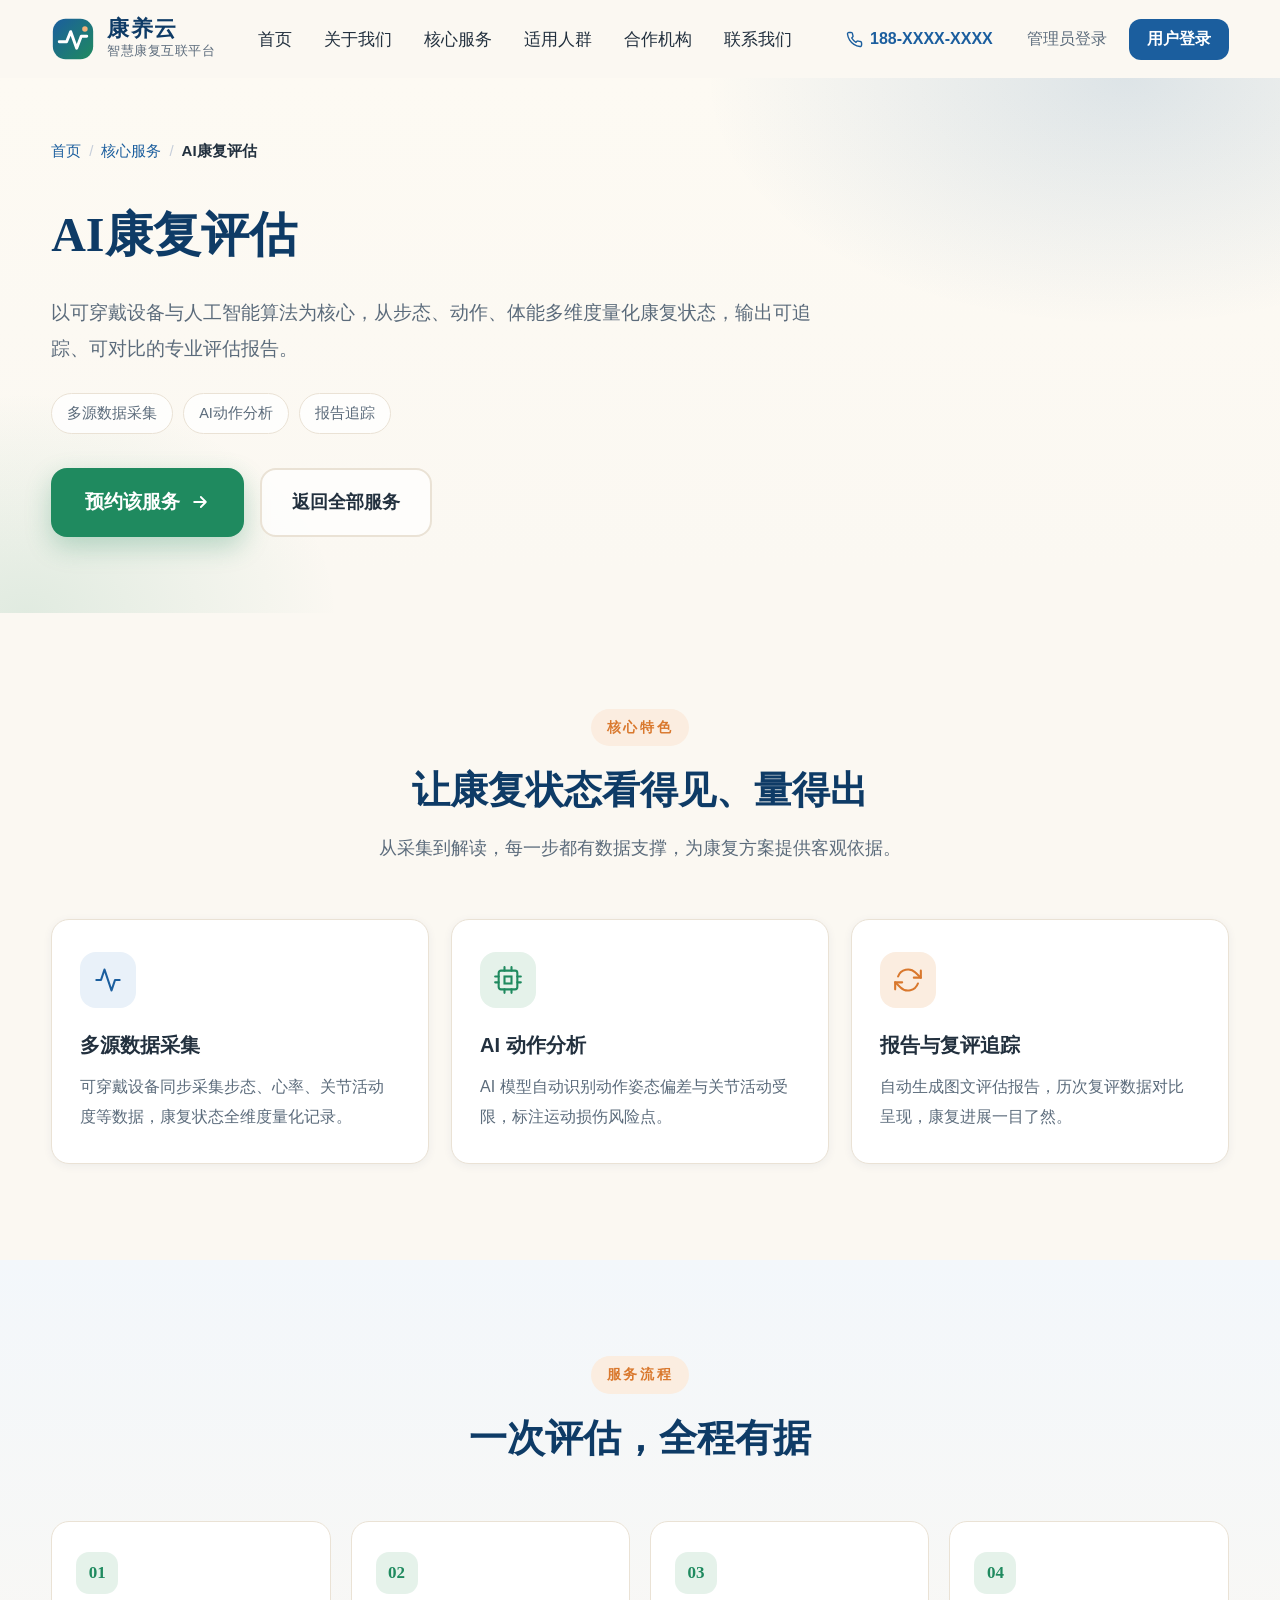
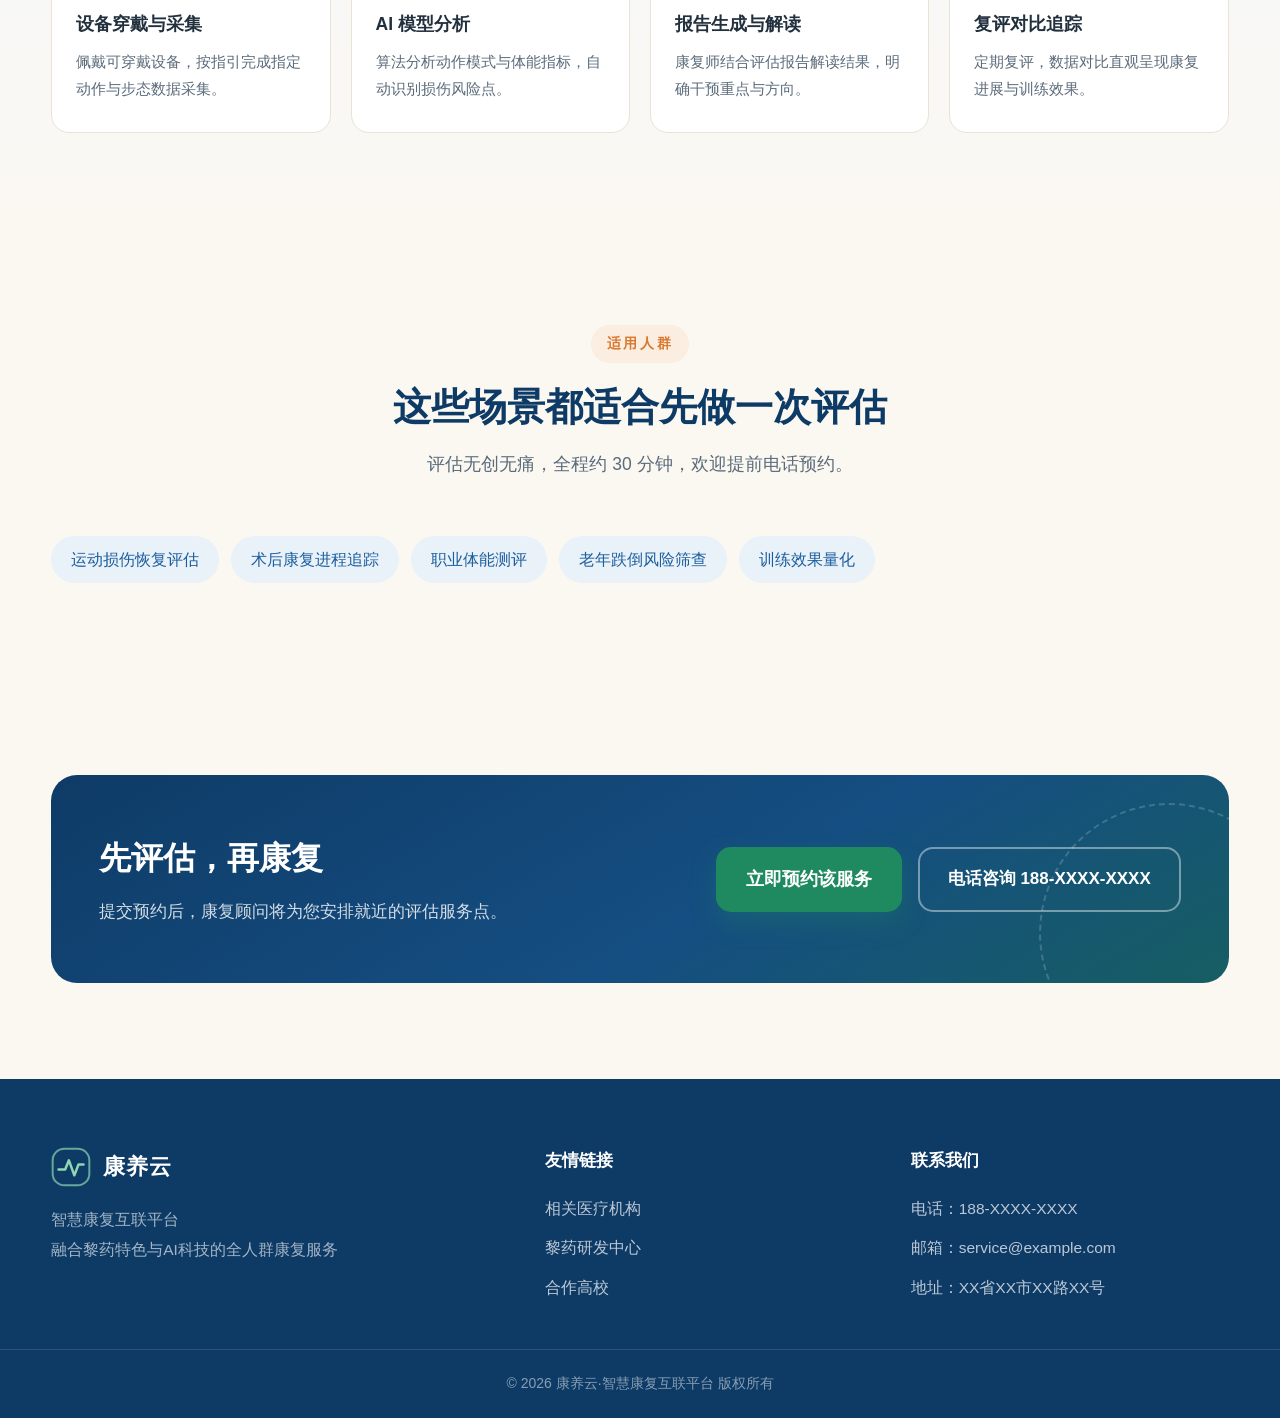
==== ai-assessment.html @ bb2e1513 "9.17" ====
<!DOCTYPE html>
<html lang="zh-CN">
<head>
<meta charset="UTF-8">
<meta name="viewport" content="width=device-width, initial-scale=1.0">
<title>AI康复评估 — 康养云·智慧康复互联平台</title>
<meta name="description" content="以可穿戴设备与人工智能算法为核心，从步态、动作、体能多维度量化康复状态，输出可追踪、可对比的专业评估报告。">
<link rel="stylesheet" href="styles.css">
<script>document.documentElement.classList.add('k-js');</script>
</head>
<body>

<!-- ==================== 顶部导航栏 ==================== -->
<header class="site-header">
  <div class="container header-inner">
    <a class="brand" href="index.html" aria-label="康养云·智慧康复互联平台 首页">
      <svg class="brand-mark" viewBox="0 0 48 48" aria-hidden="true">
        <defs>
          <linearGradient id="kBrandGrad" x1="0" y1="0" x2="1" y2="1">
            <stop offset="0" stop-color="#1B5E9E"/>
            <stop offset="1" stop-color="#1F8A5F"/>
          </linearGradient>
        </defs>
        <rect x="2" y="2" width="44" height="44" rx="14" fill="url(#kBrandGrad)"/>
        <path d="M9 27h8l4.5-11 6.5 18 5-13h6" fill="none" stroke="#FFFFFF" stroke-width="3.2" stroke-linecap="round" stroke-linejoin="round"/>
        <circle cx="37" cy="13" r="3" fill="#F5B37C"/>
      </svg>
      <span class="brand-text">
        <strong>康养云</strong>
        <small>智慧康复互联平台</small>
      </span>
    </a>

    <nav class="main-nav" id="mainNav" aria-label="主导航">
      <a href="index.html">首页</a>
      <a href="index.html#advantages">关于我们</a>
      <a href="index.html#services">核心服务</a>
      <a href="index.html#audience">适用人群</a>
      <a href="index.html#partners">合作机构</a>
      <a href="index.html#booking">联系我们</a>
      <button class="nav-login-mobile" type="button" data-login="admin">管理员登录</button>
    </nav>

    <div class="header-actions">
      <a class="header-tel" href="tel:18800000000">
        <svg viewBox="0 0 24 24" aria-hidden="true"><path d="M22 16.92v3a2 2 0 0 1-2.18 2 19.79 19.79 0 0 1-8.63-3.07 19.5 19.5 0 0 1-6-6A19.79 19.79 0 0 1 2.12 4.18 2 2 0 0 1 4.11 2h3a2 2 0 0 1 2 1.72 12.84 12.84 0 0 0 .7 2.81 2 2 0 0 1-.45 2.11L8.09 9.91a16 16 0 0 0 6 6l1.27-1.27a2 2 0 0 1 2.11-.45 12.84 12.84 0 0 0 2.81.7A2 2 0 0 1 22 16.92z" fill="none" stroke="currentColor" stroke-width="2" stroke-linecap="round" stroke-linejoin="round"/></svg>
        <span>188-XXXX-XXXX</span>
      </a>
      <button class="btn-header-ghost" type="button" data-login="admin">管理员登录</button>
      <button class="btn-header-solid" type="button" data-login="user">用户登录</button>
      <button class="nav-toggle" type="button" id="navToggle" aria-label="打开菜单" aria-expanded="false" aria-controls="mainNav">
        <span></span><span></span><span></span>
      </button>
    </div>
  </div>
</header>

<main>

<!-- ==================== 服务 Hero ==================== -->
<section class="page-hero">
  <div class="container">
    <nav class="breadcrumb" aria-label="面包屑导航">
      <a href="index.html">首页</a>
      <span class="sep">/</span>
      <a href="index.html#services">核心服务</a>
      <span class="sep">/</span>
      <span class="current">AI康复评估</span>
    </nav>
    <h1>AI康复评估</h1>
    <p class="lead">以可穿戴设备与人工智能算法为核心，从步态、动作、体能多维度量化康复状态，输出可追踪、可对比的专业评估报告。</p>
    <ul class="hero-tags">
      <li>多源数据采集</li>
      <li>AI动作分析</li>
      <li>报告追踪</li>
    </ul>
    <div class="hero-actions">
      <a class="btn-primary" href="index.html?service=AI康复评估#booking">
        预约该服务
        <svg viewBox="0 0 24 24" aria-hidden="true"><path d="M5 12h14M13 6l6 6-6 6" fill="none" stroke="currentColor" stroke-width="2.2" stroke-linecap="round" stroke-linejoin="round"/></svg>
      </a>
      <a class="btn-secondary" href="index.html#services">返回全部服务</a>
    </div>
  </div>
</section>

<!-- ==================== 核心特色 ==================== -->
<section class="section" id="features">
  <div class="container">
    <div class="section-head" data-reveal>
      <p class="section-eyebrow">核心特色</p>
      <h2 class="section-title">让康复状态看得见、量得出</h2>
      <p class="section-desc">从采集到解读，每一步都有数据支撑，为康复方案提供客观依据。</p>
    </div>

    <div class="feature-grid">
      <article class="feature-card" data-reveal>
        <div class="feature-icon adv-icon-blue">
          <svg viewBox="0 0 24 24" aria-hidden="true">
            <path d="M22 12h-4l-3 9L9 3l-3 9H2" fill="none" stroke="currentColor" stroke-width="1.8" stroke-linecap="round" stroke-linejoin="round"/>
          </svg>
        </div>
        <h3>多源数据采集</h3>
        <p>可穿戴设备同步采集步态、心率、关节活动度等数据，康复状态全维度量化记录。</p>
      </article>

      <article class="feature-card" data-reveal>
        <div class="feature-icon adv-icon-green">
          <svg viewBox="0 0 24 24" aria-hidden="true">
            <rect x="4" y="4" width="16" height="16" rx="2" fill="none" stroke="currentColor" stroke-width="1.8"/>
            <rect x="9" y="9" width="6" height="6" fill="none" stroke="currentColor" stroke-width="1.8"/>
            <path d="M9 1v3M15 1v3M9 20v3M15 20v3M20 9h3M20 14h3M1 9h3M1 14h3" fill="none" stroke="currentColor" stroke-width="1.8" stroke-linecap="round"/>
          </svg>
        </div>
        <h3>AI 动作分析</h3>
        <p>AI 模型自动识别动作姿态偏差与关节活动受限，标注运动损伤风险点。</p>
      </article>

      <article class="feature-card" data-reveal>
        <div class="feature-icon adv-icon-orange">
          <svg viewBox="0 0 24 24" aria-hidden="true">
            <path d="M23 4v6h-6M1 20v-6h6" fill="none" stroke="currentColor" stroke-width="1.8" stroke-linecap="round" stroke-linejoin="round"/>
            <path d="M3.51 9a9 9 0 0 1 14.85-3.36L23 10M1 14l4.64 4.36A9 9 0 0 0 20.49 15" fill="none" stroke="currentColor" stroke-width="1.8" stroke-linecap="round" stroke-linejoin="round"/>
          </svg>
        </div>
        <h3>报告与复评追踪</h3>
        <p>自动生成图文评估报告，历次复评数据对比呈现，康复进展一目了然。</p>
      </article>
    </div>
  </div>
</section>

<!-- ==================== 服务流程 ==================== -->
<section class="section section-alt" id="process">
  <div class="container">
    <div class="section-head" data-reveal>
      <p class="section-eyebrow">服务流程</p>
      <h2 class="section-title">一次评估，全程有据</h2>
    </div>

    <ol class="steps">
      <li class="step-item" data-reveal>
        <span class="step-num">01</span>
        <h3>设备穿戴与采集</h3>
        <p>佩戴可穿戴设备，按指引完成指定动作与步态数据采集。</p>
      </li>
      <li class="step-item" data-reveal>
        <span class="step-num">02</span>
        <h3>AI 模型分析</h3>
        <p>算法分析动作模式与体能指标，自动识别损伤风险点。</p>
      </li>
      <li class="step-item" data-reveal>
        <span class="step-num">03</span>
        <h3>报告生成与解读</h3>
        <p>康复师结合评估报告解读结果，明确干预重点与方向。</p>
      </li>
      <li class="step-item" data-reveal>
        <span class="step-num">04</span>
        <h3>复评对比追踪</h3>
        <p>定期复评，数据对比直观呈现康复进展与训练效果。</p>
      </li>
    </ol>
  </div>
</section>

<!-- ==================== 适用人群 ==================== -->
<section class="section" id="audience">
  <div class="container">
    <div class="section-head" data-reveal>
      <p class="section-eyebrow">适用人群</p>
      <h2 class="section-title">这些场景都适合先做一次评估</h2>
      <p class="section-desc">评估无创无痛，全程约 30 分钟，欢迎提前电话预约。</p>
    </div>
    <ul class="audience-tags" data-reveal>
      <li>运动损伤恢复评估</li>
      <li>术后康复进程追踪</li>
      <li>职业体能测评</li>
      <li>老年跌倒风险筛查</li>
      <li>训练效果量化</li>
    </ul>
  </div>
</section>

<!-- ==================== 预约 CTA ==================== -->
<section class="section" id="cta">
  <div class="container">
    <div class="cta-band" data-reveal>
      <div>
        <h2>先评估，再康复</h2>
        <p>提交预约后，康复顾问将为您安排就近的评估服务点。</p>
      </div>
      <div class="cta-actions">
        <a class="btn-light" href="index.html?service=AI康复评估#booking">立即预约该服务</a>
        <a class="btn-outline-light" href="tel:18800000000">电话咨询 188-XXXX-XXXX</a>
      </div>
    </div>
  </div>
</section>

</main>

<!-- ==================== Footer ==================== -->
<footer class="site-footer" id="partners">
  <div class="container footer-inner">
    <div class="footer-col footer-brand">
      <div class="footer-logo">
        <svg viewBox="0 0 48 48" aria-hidden="true">
          <rect x="2" y="2" width="44" height="44" rx="14" fill="none" stroke="currentColor" stroke-width="2.4" opacity=".7"/>
          <path d="M9 27h8l4.5-11 6.5 18 5-13h6" fill="none" stroke="currentColor" stroke-width="3" stroke-linecap="round" stroke-linejoin="round"/>
        </svg>
        <span>康养云</span>
      </div>
      <p class="footer-slogan">智慧康复互联平台<br>融合黎药特色与AI科技的全人群康复服务</p>
    </div>

    <div class="footer-col">
      <h3>友情链接</h3>
      <ul class="footer-links">
        <li><a href="#">相关医疗机构</a></li>
        <li><a href="#">黎药研发中心</a></li>
        <li><a href="#">合作高校</a></li>
      </ul>
    </div>

    <div class="footer-col">
      <h3>联系我们</h3>
      <ul class="footer-links footer-contact">
        <li>电话：188-XXXX-XXXX</li>
        <li>邮箱：service@example.com</li>
        <li>地址：XX省XX市XX路XX号</li>
      </ul>
    </div>
  </div>

  <div class="footer-bottom">
    <div class="container">
      <p>© 2026 康养云·智慧康复互联平台 版权所有</p>
    </div>
  </div>
</footer>

<div class="toast" id="toast" role="status" aria-live="polite"></div>

<!-- ==================== 登录弹窗 ==================== -->
<div class="modal" id="loginModal" hidden>
  <div class="modal-mask" data-close-modal></div>

  <div class="modal-card" role="dialog" aria-modal="true" aria-labelledby="loginModalTitle">
    <button class="modal-close" type="button" data-close-modal aria-label="关闭登录弹窗">
      <svg viewBox="0 0 24 24" aria-hidden="true"><path d="M18 6L6 18M6 6l12 12" fill="none" stroke="currentColor" stroke-width="2" stroke-linecap="round"/></svg>
    </button>

    <div id="loginFormPanel">
      <h3 class="modal-title" id="loginModalTitle">用户登录</h3>
      <p class="modal-sub" id="loginModalSub">登录后可查看您的康复记录与预约进度</p>

      <form id="loginForm" novalidate>
        <div class="field">
          <label for="loginAccount" id="loginAccountLabel">手机号</label>
          <input type="text" id="loginAccount" name="account" autocomplete="username" placeholder="请输入手机号">
          <p class="field-error" id="loginAccountError" role="alert"></p>
        </div>
        <div class="field">
          <label for="loginPassword">密码</label>
          <input type="password" id="loginPassword" name="password" autocomplete="current-password" placeholder="请输入密码">
          <p class="field-error" id="loginPasswordError" role="alert"></p>
        </div>
        <button class="btn-submit" type="submit" id="loginSubmit">登 录</button>
      </form>
    </div>

    <div class="form-success login-success" id="loginSuccess" hidden>
      <svg class="success-icon" viewBox="0 0 96 96" aria-hidden="true">
        <circle class="success-ring" cx="48" cy="48" r="42" fill="none"/>
        <path class="success-check" d="M30 50l12 12 24-26" fill="none"/>
      </svg>
      <h3>登录成功</h3>
      <p class="success-desc" id="loginSuccessDesc">欢迎回来，正在为您进入系统…</p>
    </div>
  </div>
</div>

<script src="script.js"></script>
</body>
</html>
---- styles.css ----
/* ==================== 康养云·智慧康复互联平台 · 公共样式 ==================== */

/* ==================== 设计变量 ==================== */
:root {
  --k-bg: #FBF8F2;
  --k-surface: #FFFFFF;
  --k-ink: #22303E;
  --k-ink-soft: #5B6B7B;
  --k-blue: #1B5E9E;
  --k-blue-deep: #0E3B66;
  --k-blue-soft: #E9F1F9;
  --k-green: #1F8A5F;
  --k-green-deep: #14603F;
  --k-green-soft: #E5F2EA;
  --k-orange: #D9782D;
  --k-orange-soft: #FBEDE0;
  --k-line: #EAE2D5;
  --k-danger: #C0392B;
  --k-radius: 18px;
  --k-shadow-sm: 0 2px 10px rgba(14, 59, 102, .06);
  --k-shadow-md: 0 14px 34px rgba(14, 59, 102, .12);
  --k-font-display: "Noto Serif SC", "Source Han Serif SC", "Songti SC", "SimSun", Georgia, serif;
  --k-font-body: "PingFang SC", "Microsoft YaHei", "Segoe UI", "Helvetica Neue", sans-serif;
}

/* ==================== 基础 ==================== */
*, *::before, *::after { box-sizing: border-box; }
html { scroll-behavior: smooth; }
body {
  margin: 0;
  font-family: var(--k-font-body);
  font-size: 17px;
  line-height: 1.7;
  color: var(--k-ink);
  background: var(--k-bg);
  -webkit-font-smoothing: antialiased;
}
h1, h2, h3, h4, p, ul, ol { margin: 0; padding: 0; }
ul, ol { list-style: none; }
a { color: inherit; text-decoration: none; }
button { font-family: inherit; }
img, svg { display: block; }
[hidden] { display: none !important; }
.container { width: min(1200px, 92%); margin-inline: auto; }
section[id], footer[id] { scroll-margin-top: 92px; }
::selection { background: rgba(27, 94, 158, .18); }
a:focus-visible, button:focus-visible {
  outline: 3px solid rgba(27, 94, 158, .45);
  outline-offset: 2px;
  border-radius: 8px;
}

/* ==================== 顶部导航栏 ==================== */
.site-header {
  position: sticky;
  top: 0;
  z-index: 100;
  background: rgba(251, 248, 242, .9);
  backdrop-filter: blur(14px);
  transition: background .3s, box-shadow .3s;
}
.site-header.is-scrolled {
  background: rgba(255, 255, 255, .95);
  box-shadow: 0 4px 24px rgba(14, 59, 102, .08);
}
.header-inner { display: flex; align-items: center; gap: 20px; height: 78px; }

.brand { display: flex; align-items: center; gap: 12px; flex: none; }
.brand-mark { width: 44px; height: 44px; }
.brand-text strong {
  display: block;
  font-family: var(--k-font-display);
  font-size: 22px;
  font-weight: 700;
  line-height: 1.15;
  letter-spacing: .06em;
  color: var(--k-blue-deep);
}
.brand-text small {
  display: block;
  font-size: 12.5px;
  letter-spacing: .04em;
  color: var(--k-ink-soft);
}

.main-nav { display: flex; align-items: center; gap: 2px; margin-inline: auto; }
.main-nav > a {
  padding: 9px 15px;
  border-radius: 999px;
  font-size: 16.5px;
  font-weight: 500;
  color: var(--k-ink);
  transition: background .25s, color .25s;
}
.main-nav > a:hover { background: var(--k-blue-soft); color: var(--k-blue); }
.nav-login-mobile { display: none; }

.header-actions { display: flex; align-items: center; gap: 10px; flex: none; }
.header-tel {
  display: flex;
  align-items: center;
  gap: 7px;
  padding: 8px 12px;
  border-radius: 999px;
  font-size: 16px;
  font-weight: 600;
  color: var(--k-blue);
  transition: background .25s;
}
.header-tel svg { width: 17px; height: 17px; }
.header-tel:hover { background: var(--k-blue-soft); }
.btn-header-ghost {
  border: none;
  background: none;
  padding: 9px 12px;
  border-radius: 10px;
  font-size: 15.5px;
  color: var(--k-ink-soft);
  cursor: pointer;
  transition: color .25s, background .25s;
}
.btn-header-ghost:hover { color: var(--k-blue); background: var(--k-blue-soft); }
.btn-header-solid {
  border: none;
  background: var(--k-blue);
  color: #fff;
  padding: 10px 18px;
  border-radius: 12px;
  font-size: 15.5px;
  font-weight: 600;
  cursor: pointer;
  transition: background .25s;
}
.btn-header-solid:hover { background: var(--k-blue-deep); }

.nav-toggle {
  display: none;
  width: 44px;
  height: 44px;
  border: none;
  background: none;
  flex-direction: column;
  align-items: center;
  justify-content: center;
  gap: 5px;
  border-radius: 12px;
  cursor: pointer;
  transition: background .25s;
}
.nav-toggle:hover { background: var(--k-blue-soft); }
.nav-toggle span {
  display: block;
  width: 22px;
  height: 2.4px;
  border-radius: 2px;
  background: var(--k-ink);
  transition: transform .3s, opacity .3s;
}
.nav-toggle[aria-expanded="true"] span:nth-child(1) { transform: translateY(7.4px) rotate(45deg); }
.nav-toggle[aria-expanded="true"] span:nth-child(2) { opacity: 0; }
.nav-toggle[aria-expanded="true"] span:nth-child(3) { transform: translateY(-7.4px) rotate(-45deg); }

/* ==================== 首屏 Banner ==================== */
.hero { position: relative; overflow: hidden; padding: 84px 0 104px; }
.hero-bg {
  position: absolute;
  inset: 0;
  background:
    radial-gradient(720px 460px at 86% 4%, rgba(27, 94, 158, .16), transparent 62%),
    radial-gradient(620px 460px at 4% 92%, rgba(31, 138, 95, .14), transparent 58%),
    radial-gradient(520px 340px at 55% 108%, rgba(217, 120, 45, .12), transparent 60%),
    linear-gradient(180deg, #FDFAF3, #F4F8FB 88%);
}
.hero-grid {
  position: absolute;
  inset: 0;
  background-image: radial-gradient(rgba(27, 94, 158, .2) 1.1px, transparent 1.4px);
  background-size: 28px 28px;
  opacity: .4;
  mask-image: linear-gradient(180deg, #000 0%, transparent 72%);
}
.hero-inner {
  position: relative;
  display: grid;
  grid-template-columns: 1.05fr .95fr;
  align-items: center;
  gap: 40px;
}
.hero-eyebrow {
  display: inline-flex;
  align-items: center;
  gap: 12px;
  font-size: 15px;
  font-weight: 700;
  letter-spacing: .22em;
  color: var(--k-blue);
}
.hero-eyebrow::before {
  content: "";
  width: 34px;
  height: 3px;
  border-radius: 3px;
  background: var(--k-orange);
}
.hero-title {
  font-family: var(--k-font-display);
  font-size: clamp(40px, 5.2vw, 66px);
  font-weight: 700;
  line-height: 1.2;
  letter-spacing: .02em;
  color: var(--k-blue-deep);
  margin: 22px 0 24px;
}
.hero-title em {
  font-style: normal;
  color: var(--k-green);
  padding-bottom: .12em;
  background: url("data:image/svg+xml,%3Csvg xmlns='http://www.w3.org/2000/svg' viewBox='0 0 120 12'%3E%3Cpath d='M2 8 C 20 2, 40 2, 60 8 S 100 14, 118 6' fill='none' stroke='%23D9782D' stroke-width='4' stroke-linecap='round'/%3E%3C/svg%3E") no-repeat bottom / 100% .14em;
}
.hero-sub { font-size: 20px; line-height: 1.9; color: var(--k-ink-soft); }
.hero-actions { display: flex; flex-wrap: wrap; gap: 16px; margin-top: 38px; }
.btn-primary {
  display: inline-flex;
  align-items: center;
  gap: 10px;
  padding: 17px 34px;
  border-radius: 16px;
  background: var(--k-green);
  color: #fff;
  font-size: 19px;
  font-weight: 600;
  box-shadow: 0 10px 26px rgba(31, 138, 95, .28);
  transition: background .25s, transform .25s, box-shadow .25s;
}
.btn-primary svg { width: 20px; height: 20px; }
.btn-primary:hover {
  background: var(--k-green-deep);
  transform: translateY(-2px);
  box-shadow: 0 14px 32px rgba(31, 138, 95, .34);
}
.btn-secondary {
  display: inline-flex;
  align-items: center;
  justify-content: center;
  padding: 17px 30px;
  border-radius: 16px;
  border: 2px solid var(--k-line);
  background: rgba(255, 255, 255, .72);
  color: var(--k-ink);
  font-size: 18px;
  font-weight: 600;
  transition: border-color .25s, color .25s, background .25s;
}
.btn-secondary:hover { border-color: var(--k-blue); color: var(--k-blue); background: #fff; }
.hero-tags { display: flex; flex-wrap: wrap; gap: 10px; margin-top: 34px; }
.hero-tags li {
  padding: 7px 15px;
  border-radius: 999px;
  border: 1px solid var(--k-line);
  background: rgba(255, 255, 255, .8);
  font-size: 14.5px;
  color: var(--k-ink-soft);
}

.hero-art { position: relative; }
.hero-svg { width: 100%; height: auto; }
.ring-outer { fill: none; stroke: rgba(27, 94, 158, .16); stroke-width: 2; }
.ring-dashed {
  fill: none;
  stroke: rgba(31, 138, 95, .32);
  stroke-width: 2;
  stroke-dasharray: 10 14;
  transform-origin: 300px 215px;
  animation: kSpin 46s linear infinite;
}
.ring-inner { fill: rgba(255, 255, 255, .55); stroke: rgba(217, 120, 45, .28); stroke-width: 2; }
.pulse-line {
  fill: none;
  stroke: var(--k-green);
  stroke-width: 4.5;
  stroke-linecap: round;
  stroke-linejoin: round;
  stroke-dasharray: 1400;
  stroke-dashoffset: 1400;
  animation: kDraw 2.4s .3s ease-out forwards;
}
.node-orange { fill: var(--k-orange); }
.node-green { fill: var(--k-green); }
.node-blue { fill: var(--k-blue); }
.leaf-group path { fill: rgba(217, 120, 45, .14); stroke: var(--k-orange); stroke-width: 2; }
.leaf-vein { fill: none !important; }
.dot-float { fill: rgba(27, 94, 158, .35); animation: kFloat 5.5s ease-in-out infinite; }
.dot-float:nth-of-type(2) { animation-delay: 1.2s; }
.dot-float:nth-of-type(3) { animation-delay: 2.4s; }

@keyframes kDraw { to { stroke-dashoffset: 0; } }
@keyframes kSpin { to { transform: rotate(360deg); } }
@keyframes kFloat { 0%, 100% { transform: translateY(0); } 50% { transform: translateY(-10px); } }

/* ==================== 区块通用 ==================== */
.section { padding: 96px 0; }
.section-alt { background: linear-gradient(180deg, #F3F7FB 0%, var(--k-bg) 100%); }
.section-head { max-width: 660px; margin: 0 auto 56px; text-align: center; }
.section-eyebrow {
  display: inline-block;
  margin-bottom: 18px;
  padding: 7px 16px;
  border-radius: 999px;
  background: var(--k-orange-soft);
  font-size: 14px;
  font-weight: 700;
  letter-spacing: .18em;
  color: var(--k-orange);
}
.section-title {
  font-family: var(--k-font-display);
  font-size: clamp(30px, 3vw, 38px);
  font-weight: 700;
  line-height: 1.4;
  color: var(--k-blue-deep);
}
.section-desc { margin-top: 16px; font-size: 17.5px; color: var(--k-ink-soft); }

/* ==================== 核心优势区 ==================== */
.adv-grid { display: grid; grid-template-columns: repeat(3, 1fr); gap: 26px; }
.adv-card {
  position: relative;
  overflow: hidden;
  padding: 38px 32px;
  border: 1px solid var(--k-line);
  border-radius: var(--k-radius);
  background: var(--k-surface);
  box-shadow: var(--k-shadow-sm);
  transition: transform .3s, box-shadow .3s, border-color .3s;
}
.adv-card::before {
  content: "";
  position: absolute;
  top: 0;
  left: 0;
  width: 100%;
  height: 5px;
  background: var(--k-blue);
  transform: scaleX(0);
  transform-origin: left;
  transition: transform .38s;
}
.adv-card:nth-child(2)::before { background: var(--k-green); }
.adv-card:nth-child(3)::before { background: var(--k-orange); }
.adv-card:hover { transform: translateY(-6px); border-color: transparent; box-shadow: var(--k-shadow-md); }
.adv-card:hover::before { transform: scaleX(1); }
.adv-icon {
  display: grid;
  place-items: center;
  width: 64px;
  height: 64px;
  margin-bottom: 24px;
  border-radius: 18px;
}
.adv-icon svg { width: 32px; height: 32px; }
.adv-icon-blue { background: var(--k-blue-soft); color: var(--k-blue); }
.adv-icon-green { background: var(--k-green-soft); color: var(--k-green); }
.adv-icon-orange { background: var(--k-orange-soft); color: var(--k-orange); }
.adv-card h3 { margin-bottom: 12px; font-size: 22px; font-weight: 700; color: var(--k-ink); }
.adv-card p { font-size: 16.5px; line-height: 1.85; color: var(--k-ink-soft); }

/* ==================== 核心服务区 ==================== */
.service-grid { display: grid; grid-template-columns: repeat(4, 1fr); gap: 20px; }
.service-card {
  display: flex;
  flex-direction: column;
  align-items: flex-start;
  gap: 14px;
  padding: 28px 26px 24px;
  border: 1px solid var(--k-line);
  border-radius: var(--k-radius);
  background: var(--k-surface);
  text-align: left;
  cursor: pointer;
  transition: transform .28s, box-shadow .28s, border-color .28s;
}
.service-card:hover {
  transform: translateY(-5px);
  border-color: rgba(31, 138, 95, .45);
  box-shadow: var(--k-shadow-md);
}
.service-icon {
  display: grid;
  place-items: center;
  width: 52px;
  height: 52px;
  border-radius: 14px;
  background: var(--k-blue-soft);
  color: var(--k-blue);
  transition: background .28s, color .28s;
}
.service-icon svg { width: 26px; height: 26px; }
.service-card:hover .service-icon { background: var(--k-green-soft); color: var(--k-green); }
.service-name { font-size: 18.5px; font-weight: 700; color: var(--k-ink); }
.service-cta {
  display: inline-flex;
  align-items: center;
  gap: 6px;
  font-size: 14.5px;
  font-weight: 600;
  color: var(--k-ink-soft);
  transition: color .25s, gap .25s;
}
.service-cta svg { width: 15px; height: 15px; }
.service-card:hover .service-cta { gap: 10px; color: var(--k-green); }

/* ==================== 适用人群区 ==================== */
.aud-grid { display: grid; grid-template-columns: repeat(5, 1fr); gap: 18px; }
.aud-card {
  padding: 30px 22px;
  border: 1px solid var(--k-line);
  border-radius: var(--k-radius);
  background: var(--k-surface);
  transition: transform .3s, box-shadow .3s, border-color .3s;
}
.aud-card:hover {
  transform: translateY(-5px);
  border-color: rgba(27, 94, 158, .35);
  box-shadow: var(--k-shadow-md);
}
.aud-num {
  display: block;
  margin-bottom: 18px;
  font-family: var(--k-font-display);
  font-size: 40px;
  font-weight: 700;
  line-height: 1;
  color: rgba(27, 94, 158, .18);
  transition: color .3s;
}
.aud-card:hover .aud-num { color: var(--k-orange); }
.aud-card h3 { margin-bottom: 10px; font-size: 17.5px; line-height: 1.5; color: var(--k-ink); }
.aud-card p { font-size: 15px; line-height: 1.7; color: var(--k-ink-soft); }

/* ==================== 在线预约区 ==================== */
.section-booking { background: linear-gradient(180deg, var(--k-bg) 0%, #EFF5F8 100%); }
.booking-wrap {
  display: grid;
  grid-template-columns: .92fr 1.08fr;
  border-radius: 26px;
  overflow: hidden;
  box-shadow: var(--k-shadow-md);
}
.booking-aside {
  position: relative;
  overflow: hidden;
  padding: 52px 44px;
  background: linear-gradient(150deg, var(--k-blue-deep) 0%, #154E82 58%, #17694C 130%);
  color: #fff;
}
.booking-aside::after {
  content: "";
  position: absolute;
  right: -70px;
  bottom: -70px;
  width: 240px;
  height: 240px;
  border-radius: 50%;
  border: 2px dashed rgba(255, 255, 255, .18);
}
.booking-eyebrow {
  margin-bottom: 16px;
  font-size: 14px;
  font-weight: 700;
  letter-spacing: .2em;
  color: #9FC6E8;
}
.booking-aside h2 {
  margin-bottom: 18px;
  font-family: var(--k-font-display);
  font-size: clamp(26px, 2.4vw, 32px);
  font-weight: 700;
}
.booking-intro { margin-bottom: 34px; font-size: 16.5px; line-height: 1.9; color: rgba(255, 255, 255, .82); }
.booking-contact { display: flex; flex-direction: column; gap: 16px; }
.booking-contact li { display: flex; align-items: center; gap: 12px; font-size: 16.5px; color: rgba(255, 255, 255, .94); }
.booking-contact svg { width: 20px; height: 20px; flex: none; color: #8FD6B4; }
.booking-privacy {
  display: flex;
  align-items: flex-start;
  gap: 10px;
  margin-top: 36px;
  padding-top: 26px;
  border-top: 1px solid rgba(255, 255, 255, .16);
  font-size: 14.5px;
  line-height: 1.7;
  color: rgba(255, 255, 255, .66);
}
.booking-privacy svg { width: 18px; height: 18px; flex: none; margin-top: 2px; color: #F5B37C; }

.booking-card { background: var(--k-surface); padding: 52px 48px; }
.booking-form { display: flex; flex-direction: column; gap: 24px; }
.field label { display: block; margin-bottom: 10px; font-size: 16.5px; font-weight: 600; color: var(--k-ink); }
.required { margin-left: 4px; color: var(--k-danger); }
.field input, .field select {
  width: 100%;
  height: 56px;
  padding: 0 18px;
  border: 2px solid var(--k-line);
  border-radius: 14px;
  background: #FDFCFA;
  font-family: inherit;
  font-size: 17px;
  color: var(--k-ink);
  transition: border-color .25s, box-shadow .25s, background .25s;
}
.field select { appearance: none; padding-right: 52px; cursor: pointer; }
.field input:focus, .field select:focus {
  outline: none;
  border-color: var(--k-blue);
  background: #fff;
  box-shadow: 0 0 0 4px rgba(27, 94, 158, .12);
}
.field input::placeholder { color: #A9B4BF; }
.field.has-error input, .field.has-error select { border-color: var(--k-danger); background: #FEF9F8; }
.field-error { margin-top: 8px; font-size: 14px; color: var(--k-danger); }
.select-wrap { position: relative; }
.select-arrow {
  position: absolute;
  top: 50%;
  right: 18px;
  width: 20px;
  height: 20px;
  transform: translateY(-50%);
  color: var(--k-ink-soft);
  pointer-events: none;
}
.btn-submit {
  height: 60px;
  margin-top: 6px;
  border: none;
  border-radius: 16px;
  background: var(--k-green);
  color: #fff;
  font-size: 19px;
  font-weight: 700;
  letter-spacing: .06em;
  cursor: pointer;
  box-shadow: 0 10px 24px rgba(31, 138, 95, .26);
  transition: background .25s, transform .25s, box-shadow .25s;
}
.btn-submit:hover { background: var(--k-green-deep); transform: translateY(-2px); }
.btn-submit:disabled { opacity: .65; cursor: default; transform: none; box-shadow: none; }
.form-hint { margin-top: 2px; text-align: center; font-size: 14px; color: var(--k-ink-soft); }

.form-success { display: flex; flex-direction: column; align-items: center; padding: 30px 8px; text-align: center; }
.success-icon { width: 96px; height: 96px; margin-bottom: 26px; }
.success-ring {
  stroke: var(--k-green);
  stroke-width: 5;
  stroke-dasharray: 264;
  stroke-dashoffset: 264;
  animation: kDraw .8s ease-out forwards;
}
.success-check {
  stroke: var(--k-green);
  stroke-width: 6;
  stroke-linecap: round;
  stroke-linejoin: round;
  stroke-dasharray: 60;
  stroke-dashoffset: 60;
  animation: kDraw .5s .7s ease-out forwards;
}
.form-success h3 { margin-bottom: 14px; font-family: var(--k-font-display); font-size: 26px; color: var(--k-ink); }
.success-desc { margin-bottom: 8px; font-size: 17px; line-height: 1.8; color: var(--k-ink-soft); }
.success-tip { margin-bottom: 30px; font-size: 15px; font-weight: 600; color: var(--k-orange); }

/* ==================== Footer ==================== */
.site-footer { background: var(--k-blue-deep); color: rgba(255, 255, 255, .78); }
.footer-inner { display: grid; grid-template-columns: 1.4fr 1fr 1fr; gap: 48px; padding: 68px 0 48px; }
.footer-logo {
  display: flex;
  align-items: center;
  gap: 12px;
  margin-bottom: 18px;
  font-size: 22px;
  font-weight: 700;
  letter-spacing: .05em;
  color: #fff;
}
.footer-logo svg { width: 40px; height: 40px; color: #8FD6B4; }
.footer-slogan { font-size: 15.5px; line-height: 1.9; color: rgba(255, 255, 255, .62); }
.footer-col h3 { margin-bottom: 20px; font-size: 17px; font-weight: 600; color: #fff; }
.footer-links { display: flex; flex-direction: column; gap: 13px; font-size: 15.5px; }
.footer-links a { color: rgba(255, 255, 255, .72); transition: color .25s; }
.footer-links a:hover { color: #8FD6B4; }
.footer-contact li { color: rgba(255, 255, 255, .72); }
.footer-bottom { border-top: 1px solid rgba(255, 255, 255, .12); padding: 22px 0; }
.footer-bottom p { text-align: center; font-size: 14px; color: rgba(255, 255, 255, .5); }

/* ==================== 轻提示 Toast ==================== */
.toast {
  position: fixed;
  left: 50%;
  bottom: 40px;
  z-index: 200;
  max-width: 86vw;
  padding: 14px 26px;
  border-radius: 999px;
  background: rgba(14, 59, 102, .94);
  color: #fff;
  font-size: 15.5px;
  text-align: center;
  opacity: 0;
  transform: translate(-50%, 20px);
  pointer-events: none;
  transition: opacity .3s, transform .3s;
}
.toast.is-show { opacity: 1; transform: translate(-50%, 0); }

/* ==================== 登录弹窗 ==================== */
body.no-scroll { overflow: hidden; }
.modal { position: fixed; inset: 0; z-index: 300; display: grid; place-items: center; padding: 24px; }
.modal-mask {
  position: absolute;
  inset: 0;
  background: rgba(14, 59, 102, .52);
  backdrop-filter: blur(4px);
  animation: kFadeIn .25s ease;
}
.modal-card {
  position: relative;
  width: min(440px, 100%);
  border-radius: 22px;
  background: var(--k-surface);
  padding: 42px 38px 38px;
  box-shadow: 0 30px 80px rgba(14, 59, 102, .32);
  animation: kPopIn .32s cubic-bezier(.22, .61, .36, 1);
}
.modal-close {
  position: absolute;
  top: 16px;
  right: 16px;
  display: grid;
  place-items: center;
  width: 40px;
  height: 40px;
  border: none;
  border-radius: 12px;
  background: none;
  color: var(--k-ink-soft);
  cursor: pointer;
  transition: background .25s, color .25s;
}
.modal-close:hover { background: var(--k-blue-soft); color: var(--k-blue); }
.modal-close svg { width: 20px; height: 20px; }
.modal-title { margin-bottom: 8px; font-family: var(--k-font-display); font-size: 26px; color: var(--k-blue-deep); }
.modal-sub { margin-bottom: 28px; font-size: 15px; color: var(--k-ink-soft); }
.modal .field { margin-bottom: 20px; }
.modal .btn-submit { width: 100%; }
.login-success { padding: 12px 0 0; }
@keyframes kFadeIn { from { opacity: 0; } }
@keyframes kPopIn { from { opacity: 0; transform: translateY(18px) scale(.97); } }

/* ==================== 服务详情页 ==================== */
.page-hero {
  position: relative;
  overflow: hidden;
  padding: 60px 0 76px;
  background:
    radial-gradient(680px 400px at 88% 0%, rgba(27, 94, 158, .14), transparent 62%),
    radial-gradient(540px 380px at 2% 100%, rgba(31, 138, 95, .12), transparent 58%),
    linear-gradient(180deg, #FDFAF3, var(--k-bg) 92%);
}
.breadcrumb {
  display: flex;
  align-items: center;
  flex-wrap: wrap;
  gap: 8px;
  margin-bottom: 30px;
  font-size: 15px;
  color: var(--k-ink-soft);
}
.breadcrumb a { color: var(--k-blue); transition: color .25s; }
.breadcrumb a:hover { color: var(--k-blue-deep); text-decoration: underline; }
.breadcrumb .sep { color: #C6CEDA; }
.breadcrumb .current { font-weight: 600; color: var(--k-ink); }
.page-hero h1 {
  font-family: var(--k-font-display);
  font-size: clamp(34px, 4vw, 48px);
  font-weight: 700;
  color: var(--k-blue-deep);
  margin-bottom: 20px;
}
.page-hero .lead { max-width: 760px; font-size: 19px; line-height: 1.9; color: var(--k-ink-soft); }
.page-hero .hero-tags { margin-top: 26px; }
.page-hero .hero-actions { margin-top: 34px; }

.feature-grid { display: grid; grid-template-columns: repeat(3, 1fr); gap: 22px; }
.feature-card {
  padding: 32px 28px;
  border: 1px solid var(--k-line);
  border-radius: var(--k-radius);
  background: var(--k-surface);
  box-shadow: var(--k-shadow-sm);
  transition: transform .3s, box-shadow .3s, border-color .3s;
}
.feature-card:hover { transform: translateY(-5px); border-color: transparent; box-shadow: var(--k-shadow-md); }
.feature-icon {
  display: grid;
  place-items: center;
  width: 56px;
  height: 56px;
  margin-bottom: 20px;
  border-radius: 16px;
}
.feature-icon svg { width: 28px; height: 28px; }
.feature-card h3 { margin-bottom: 10px; font-size: 20px; font-weight: 700; color: var(--k-ink); }
.feature-card p { font-size: 16px; line-height: 1.85; color: var(--k-ink-soft); }

.steps { display: grid; grid-template-columns: repeat(4, 1fr); gap: 20px; }
.step-item {
  position: relative;
  padding: 30px 24px;
  border: 1px solid var(--k-line);
  border-radius: var(--k-radius);
  background: var(--k-surface);
}
.step-num {
  display: grid;
  place-items: center;
  width: 42px;
  height: 42px;
  margin-bottom: 16px;
  border-radius: 13px;
  background: var(--k-green-soft);
  color: var(--k-green);
  font-family: var(--k-font-display);
  font-size: 17px;
  font-weight: 700;
}
.step-item h3 { margin-bottom: 8px; font-size: 17.5px; font-weight: 700; color: var(--k-ink); }
.step-item p { font-size: 15px; line-height: 1.8; color: var(--k-ink-soft); }

.audience-tags { display: flex; flex-wrap: wrap; gap: 12px; }
.audience-tags li {
  padding: 10px 20px;
  border-radius: 999px;
  background: var(--k-blue-soft);
  color: var(--k-blue);
  font-size: 16px;
  font-weight: 500;
}

.cta-band {
  position: relative;
  overflow: hidden;
  display: flex;
  align-items: center;
  justify-content: space-between;
  flex-wrap: wrap;
  gap: 32px;
  padding: 56px 48px;
  border-radius: 26px;
  background: linear-gradient(150deg, var(--k-blue-deep) 0%, #154E82 58%, #17694C 130%);
  color: #fff;
}
.cta-band::after {
  content: "";
  position: absolute;
  right: -70px;
  bottom: -80px;
  width: 260px;
  height: 260px;
  border-radius: 50%;
  border: 2px dashed rgba(255, 255, 255, .18);
}
.cta-band h2 {
  margin-bottom: 12px;
  font-family: var(--k-font-display);
  font-size: clamp(24px, 2.6vw, 32px);
  font-weight: 700;
}
.cta-band p { font-size: 16.5px; line-height: 1.8; color: rgba(255, 255, 255, .82); }
.cta-actions { display: flex; flex-wrap: wrap; gap: 16px; }
.btn-light {
  display: inline-flex;
  align-items: center;
  gap: 10px;
  padding: 16px 30px;
  border-radius: 15px;
  background: var(--k-green);
  color: #fff;
  font-size: 18px;
  font-weight: 600;
  box-shadow: 0 10px 26px rgba(31, 138, 95, .3);
  transition: background .25s, transform .25s, box-shadow .25s;
}
.btn-light:hover { background: var(--k-green-deep); transform: translateY(-2px); }
.btn-outline-light {
  display: inline-flex;
  align-items: center;
  padding: 16px 28px;
  border-radius: 15px;
  border: 2px solid rgba(255, 255, 255, .42);
  color: #fff;
  font-size: 17px;
  font-weight: 600;
  transition: border-color .25s, background .25s;
}
.btn-outline-light:hover { border-color: #fff; background: rgba(255, 255, 255, .08); }

/* ==================== 滚动渐入 ==================== */
.k-js [data-reveal] { opacity: 0; }

/* ==================== 响应式 ==================== */
@media (max-width: 1080px) {
  .aud-grid { grid-template-columns: repeat(3, 1fr); }
}

@media (max-width: 980px) {
  .hero-inner { grid-template-columns: 1fr; gap: 48px; }
  .hero-art { max-width: 440px; margin-inline: auto; }
  .br-desktop { display: none; }
}

@media (max-width: 900px) {
  .main-nav {
    position: fixed;
    top: 78px;
    left: 0;
    right: 0;
    z-index: 99;
    flex-direction: column;
    align-items: stretch;
    gap: 4px;
    margin: 0;
    padding: 18px 20px 24px;
    background: #fff;
    box-shadow: 0 24px 48px rgba(14, 59, 102, .16);
    opacity: 0;
    visibility: hidden;
    transform: translateY(-12px);
    transition: opacity .3s, transform .3s, visibility .3s;
  }
  .main-nav.is-open { opacity: 1; visibility: visible; transform: none; }
  .main-nav > a { padding: 14px 16px; border-radius: 12px; font-size: 17px; }
  .nav-login-mobile {
    display: block;
    margin-top: 8px;
    padding: 14px 16px;
    border: none;
    border-radius: 12px;
    background: var(--k-blue-soft);
    color: var(--k-blue);
    font-size: 16.5px;
    font-weight: 600;
    text-align: left;
    cursor: pointer;
  }
  .nav-toggle { display: flex; }
  .header-tel { padding: 8px; }
  .header-tel span { display: none; }
  .btn-header-ghost { display: none; }

  .adv-grid { grid-template-columns: 1fr; }
  .service-grid { grid-template-columns: repeat(2, 1fr); }
  .booking-wrap { grid-template-columns: 1fr; }
  .booking-aside { padding: 44px 32px; }
  .booking-card { padding: 44px 32px; }
  .feature-grid { grid-template-columns: 1fr; }
  .steps { grid-template-columns: repeat(2, 1fr); }
}

@media (max-width: 680px) {
  .section { padding: 72px 0; }
  .section-head { margin-bottom: 42px; }
  .hero { padding: 56px 0 72px; }
  .hero-actions { flex-direction: column; align-items: stretch; }
  .btn-primary, .btn-secondary { justify-content: center; }
  .aud-grid { grid-template-columns: 1fr; }
  .service-card { padding: 22px 18px; }
  .service-name { font-size: 16.5px; }
  .header-inner { height: 70px; }
  .main-nav { top: 70px; }
  .brand-text small { display: none; }
  .brand-mark { width: 38px; height: 38px; }
  .brand-text strong { font-size: 19px; }
  .footer-inner { grid-template-columns: 1fr; gap: 36px; padding: 52px 0 36px; }
  .modal-card { padding: 36px 24px 30px; }
  .page-hero { padding: 44px 0 56px; }
  .steps { grid-template-columns: 1fr; }
  .cta-band { padding: 40px 26px; }
  .cta-actions { flex-direction: column; align-items: stretch; }
  .btn-light, .btn-outline-light { justify-content: center; }
}

/* ==================== 无障碍：减少动态效果 ==================== */
@media (prefers-reduced-motion: reduce) {
  html { scroll-behavior: auto; }
  .k-js [data-reveal] { opacity: 1; }
  .pulse-line { animation: none; stroke-dashoffset: 0; }
  .ring-dashed, .dot-float { animation: none; }
  .success-ring, .success-check { animation-duration: .01s; }
  .modal-mask, .modal-card { animation: none; }
}
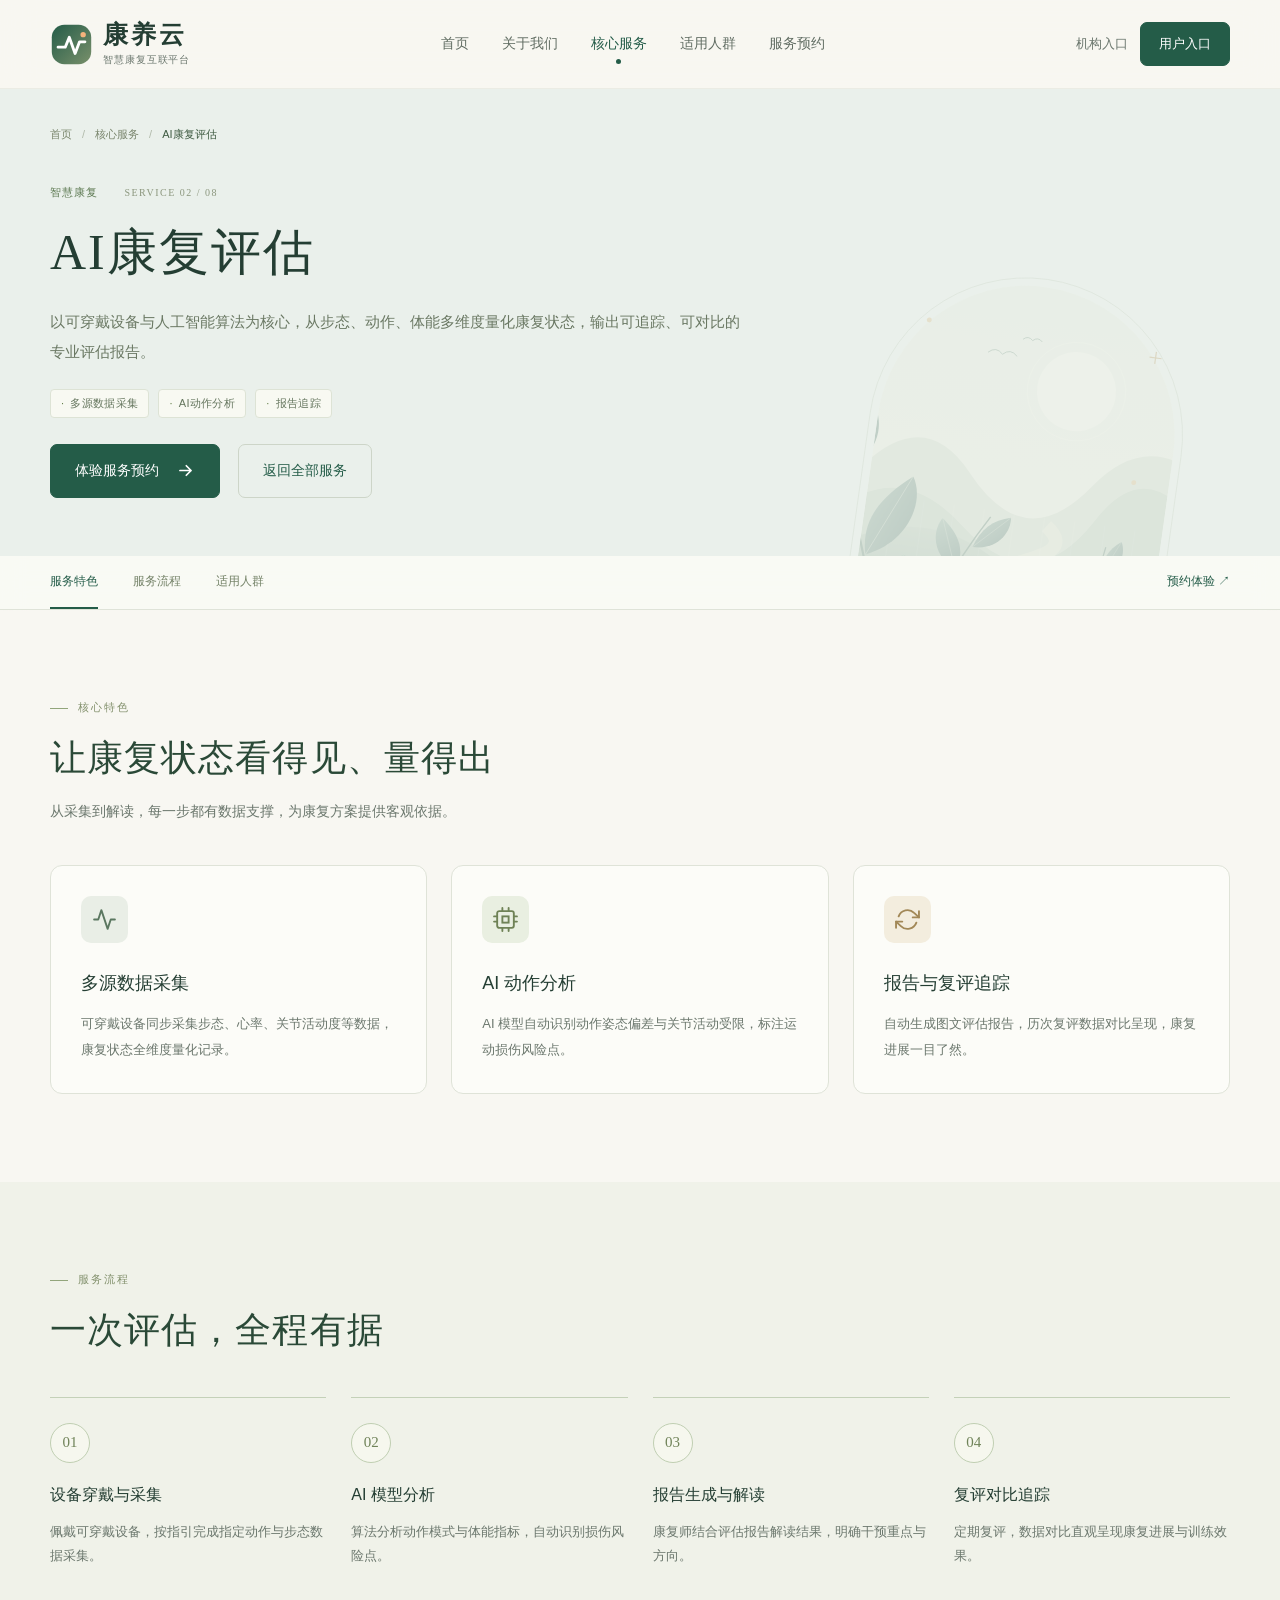
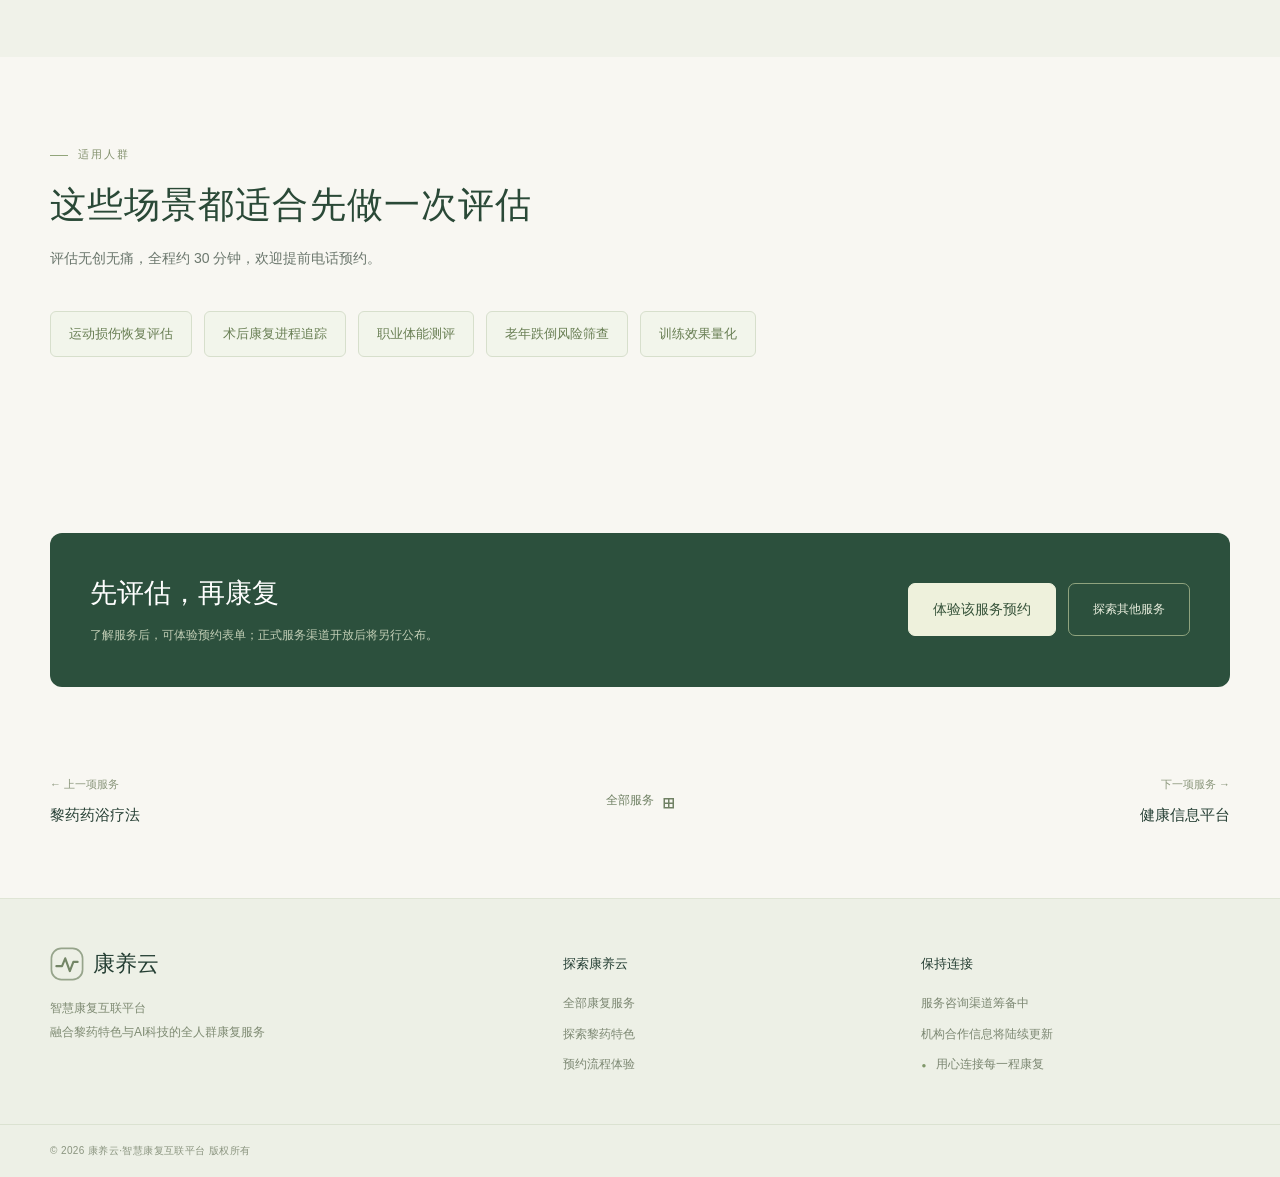
==== commit a551a16d: "Refine wellness site design and static page interactions" ====
--- a/ai-assessment.html
+++ b/ai-assessment.html
@@ -5,20 +5,23 @@
 <meta name="viewport" content="width=device-width, initial-scale=1.0">
 <title>AI康复评估 — 康养云·智慧康复互联平台</title>
 <meta name="description" content="以可穿戴设备与人工智能算法为核心，从步态、动作、体能多维度量化康复状态，输出可追踪、可对比的专业评估报告。">
+<meta name="theme-color" content="#245c48">
+<link rel="icon" href="assets/favicon.svg" type="image/svg+xml">
 <link rel="stylesheet" href="styles.css">
-<script>document.documentElement.classList.add('k-js');</script>
+
 </head>
 <body>
+<a class="skip-link" href="#main">跳转到主要内容</a>
 
 <!-- ==================== 顶部导航栏 ==================== -->
-<header class="site-header">
+<header class="site-header" id="top">
   <div class="container header-inner">
     <a class="brand" href="index.html" aria-label="康养云·智慧康复互联平台 首页">
       <svg class="brand-mark" viewBox="0 0 48 48" aria-hidden="true">
         <defs>
           <linearGradient id="kBrandGrad" x1="0" y1="0" x2="1" y2="1">
-            <stop offset="0" stop-color="#1B5E9E"/>
-            <stop offset="1" stop-color="#1F8A5F"/>
+            <stop offset="0" stop-color="#245c48"/>
+            <stop offset="1" stop-color="#79906b"/>
           </linearGradient>
         </defs>
         <rect x="2" y="2" width="44" height="44" rx="14" fill="url(#kBrandGrad)"/>
@@ -36,18 +39,14 @@
       <a href="index.html#advantages">关于我们</a>
       <a href="index.html#services">核心服务</a>
       <a href="index.html#audience">适用人群</a>
-      <a href="index.html#partners">合作机构</a>
-      <a href="index.html#booking">联系我们</a>
-      <button class="nav-login-mobile" type="button" data-login="admin">管理员登录</button>
+
+      <a href="index.html#booking">服务预约</a>
+      <button class="nav-login-mobile" type="button" data-login="admin">机构入口</button>
     </nav>
 
     <div class="header-actions">
-      <a class="header-tel" href="tel:18800000000">
-        <svg viewBox="0 0 24 24" aria-hidden="true"><path d="M22 16.92v3a2 2 0 0 1-2.18 2 19.79 19.79 0 0 1-8.63-3.07 19.5 19.5 0 0 1-6-6A19.79 19.79 0 0 1 2.12 4.18 2 2 0 0 1 4.11 2h3a2 2 0 0 1 2 1.72 12.84 12.84 0 0 0 .7 2.81 2 2 0 0 1-.45 2.11L8.09 9.91a16 16 0 0 0 6 6l1.27-1.27a2 2 0 0 1 2.11-.45 12.84 12.84 0 0 0 2.81.7A2 2 0 0 1 22 16.92z" fill="none" stroke="currentColor" stroke-width="2" stroke-linecap="round" stroke-linejoin="round"/></svg>
-        <span>188-XXXX-XXXX</span>
-      </a>
-      <button class="btn-header-ghost" type="button" data-login="admin">管理员登录</button>
-      <button class="btn-header-solid" type="button" data-login="user">用户登录</button>
+      <button class="btn-header-ghost" type="button" data-login="admin">机构入口</button>
+      <button class="btn-header-solid" type="button" data-login="user">用户入口</button>
       <button class="nav-toggle" type="button" id="navToggle" aria-label="打开菜单" aria-expanded="false" aria-controls="mainNav">
         <span></span><span></span><span></span>
       </button>
@@ -55,10 +54,10 @@
   </div>
 </header>
 
-<main>
+<main id="main" tabindex="-1">
 
 <!-- ==================== 服务 Hero ==================== -->
-<section class="page-hero">
+<section class="page-hero" data-theme="smart">
   <div class="container">
     <nav class="breadcrumb" aria-label="面包屑导航">
       <a href="index.html">首页</a>
@@ -67,7 +66,7 @@
       <span class="sep">/</span>
       <span class="current">AI康复评估</span>
     </nav>
-    <h1>AI康复评估</h1>
+    <p class="detail-kicker">智慧康复 <span>SERVICE 02 / 08</span></p><h1>AI康复评估</h1>
     <p class="lead">以可穿戴设备与人工智能算法为核心，从步态、动作、体能多维度量化康复状态，输出可追踪、可对比的专业评估报告。</p>
     <ul class="hero-tags">
       <li>多源数据采集</li>
@@ -76,13 +75,14 @@
     </ul>
     <div class="hero-actions">
       <a class="btn-primary" href="index.html?service=AI康复评估#booking">
-        预约该服务
+        体验服务预约
         <svg viewBox="0 0 24 24" aria-hidden="true"><path d="M5 12h14M13 6l6 6-6 6" fill="none" stroke="currentColor" stroke-width="2.2" stroke-linecap="round" stroke-linejoin="round"/></svg>
       </a>
       <a class="btn-secondary" href="index.html#services">返回全部服务</a>
     </div>
   </div>
 </section>
+<nav class="detail-nav" aria-label="服务页目录"><div class="container"><a href="#features">服务特色</a><a href="#process">服务流程</a><a href="#audience">适用人群</a><a href="#cta">预约体验 ↗</a></div></nav>
 
 <!-- ==================== 核心特色 ==================== -->
 <section class="section" id="features">
@@ -187,16 +187,17 @@
     <div class="cta-band" data-reveal>
       <div>
         <h2>先评估，再康复</h2>
-        <p>提交预约后，康复顾问将为您安排就近的评估服务点。</p>
+        <p>了解服务后，可体验预约表单；正式服务渠道开放后将另行公布。</p>
       </div>
       <div class="cta-actions">
-        <a class="btn-light" href="index.html?service=AI康复评估#booking">立即预约该服务</a>
-        <a class="btn-outline-light" href="tel:18800000000">电话咨询 188-XXXX-XXXX</a>
+        <a class="btn-light" href="index.html?service=AI康复评估#booking">体验该服务预约</a>
+        <a class="btn-outline-light" href="index.html#services">探索其他服务</a>
       </div>
     </div>
   </div>
 </section>
 
+<nav class="service-pagination container" aria-label="切换服务"><a href="herbal-bath.html"><small>← 上一项服务</small><strong>黎药药浴疗法</strong></a><a class="all-services-link" href="index.html#services" aria-label="返回全部服务">全部服务 <span aria-hidden="true">⊞</span></a><a href="health-platform.html"><small>下一项服务 →</small><strong>健康信息平台</strong></a></nav>
 </main>
 
 <!-- ==================== Footer ==================== -->
@@ -214,21 +215,11 @@
     </div>
 
     <div class="footer-col">
-      <h3>友情链接</h3>
-      <ul class="footer-links">
-        <li><a href="#">相关医疗机构</a></li>
-        <li><a href="#">黎药研发中心</a></li>
-        <li><a href="#">合作高校</a></li>
-      </ul>
+      <h3>探索康养云</h3><ul class="footer-links"><li><a href="index.html#services">全部康复服务</a></li><li><a href="herbal-bath.html">探索黎药特色</a></li><li><a href="index.html#booking">预约流程体验</a></li></ul>
     </div>
 
     <div class="footer-col">
-      <h3>联系我们</h3>
-      <ul class="footer-links footer-contact">
-        <li>电话：188-XXXX-XXXX</li>
-        <li>邮箱：service@example.com</li>
-        <li>地址：XX省XX市XX路XX号</li>
-      </ul>
+      <h3>保持连接</h3><ul class="footer-links footer-contact"><li>服务咨询渠道筹备中</li><li>机构合作信息将陆续更新</li><li><span class="footer-status">●</span> 用心连接每一程康复</li></ul>
     </div>
   </div>
 
@@ -242,44 +233,9 @@
 <div class="toast" id="toast" role="status" aria-live="polite"></div>
 
 <!-- ==================== 登录弹窗 ==================== -->
-<div class="modal" id="loginModal" hidden>
-  <div class="modal-mask" data-close-modal></div>
-
-  <div class="modal-card" role="dialog" aria-modal="true" aria-labelledby="loginModalTitle">
-    <button class="modal-close" type="button" data-close-modal aria-label="关闭登录弹窗">
-      <svg viewBox="0 0 24 24" aria-hidden="true"><path d="M18 6L6 18M6 6l12 12" fill="none" stroke="currentColor" stroke-width="2" stroke-linecap="round"/></svg>
-    </button>
-
-    <div id="loginFormPanel">
-      <h3 class="modal-title" id="loginModalTitle">用户登录</h3>
-      <p class="modal-sub" id="loginModalSub">登录后可查看您的康复记录与预约进度</p>
-
-      <form id="loginForm" novalidate>
-        <div class="field">
-          <label for="loginAccount" id="loginAccountLabel">手机号</label>
-          <input type="text" id="loginAccount" name="account" autocomplete="username" placeholder="请输入手机号">
-          <p class="field-error" id="loginAccountError" role="alert"></p>
-        </div>
-        <div class="field">
-          <label for="loginPassword">密码</label>
-          <input type="password" id="loginPassword" name="password" autocomplete="current-password" placeholder="请输入密码">
-          <p class="field-error" id="loginPasswordError" role="alert"></p>
-        </div>
-        <button class="btn-submit" type="submit" id="loginSubmit">登 录</button>
-      </form>
-    </div>
-
-    <div class="form-success login-success" id="loginSuccess" hidden>
-      <svg class="success-icon" viewBox="0 0 96 96" aria-hidden="true">
-        <circle class="success-ring" cx="48" cy="48" r="42" fill="none"/>
-        <path class="success-check" d="M30 50l12 12 24-26" fill="none"/>
-      </svg>
-      <h3>登录成功</h3>
-      <p class="success-desc" id="loginSuccessDesc">欢迎回来，正在为您进入系统…</p>
-    </div>
-  </div>
-</div>
+<div class="modal" id="loginModal" hidden><div class="modal-mask" data-close-modal></div><div class="modal-card" role="dialog" aria-modal="true" aria-labelledby="loginModalTitle" aria-describedby="loginModalSub" tabindex="-1"><button class="modal-close" type="button" data-close-modal aria-label="关闭入口说明">×</button><span class="modal-symbol" aria-hidden="true">＋</span><p class="section-eyebrow">CARE, CONNECTED</p><h2 class="modal-title" id="loginModalTitle">用户服务入口</h2><p class="modal-sub" id="loginModalSub">账户服务尚未开放。您可以先浏览服务内容，或体验预约填写流程。</p><a class="btn-primary" href="index.html#booking">体验预约流程 <svg viewBox="0 0 24 24" aria-hidden="true"><path d="M5 12h14m-6-6 6 6-6 6" fill="none" stroke="currentColor" stroke-width="1.7" stroke-linecap="round" stroke-linejoin="round"/></svg></a><p class="modal-note">当前为展示站，不提供账户登录或健康档案存储。</p></div></div>
 
 <script src="script.js"></script>
+<a class="back-top" href="#top" aria-label="返回顶部" hidden>↑</a>
 </body>
 </html>
--- a/styles.css
+++ b/styles.css
@@ -1,901 +1,19 @@
-/* ==================== 康养云·智慧康复互联平台 · 公共样式 ==================== */
-
-/* ==================== 设计变量 ==================== */
-:root {
-  --k-bg: #FBF8F2;
-  --k-surface: #FFFFFF;
-  --k-ink: #22303E;
-  --k-ink-soft: #5B6B7B;
-  --k-blue: #1B5E9E;
-  --k-blue-deep: #0E3B66;
-  --k-blue-soft: #E9F1F9;
-  --k-green: #1F8A5F;
-  --k-green-deep: #14603F;
-  --k-green-soft: #E5F2EA;
-  --k-orange: #D9782D;
-  --k-orange-soft: #FBEDE0;
-  --k-line: #EAE2D5;
-  --k-danger: #C0392B;
-  --k-radius: 18px;
-  --k-shadow-sm: 0 2px 10px rgba(14, 59, 102, .06);
-  --k-shadow-md: 0 14px 34px rgba(14, 59, 102, .12);
-  --k-font-display: "Noto Serif SC", "Source Han Serif SC", "Songti SC", "SimSun", Georgia, serif;
-  --k-font-body: "PingFang SC", "Microsoft YaHei", "Segoe UI", "Helvetica Neue", sans-serif;
-}
-
-/* ==================== 基础 ==================== */
-*, *::before, *::after { box-sizing: border-box; }
-html { scroll-behavior: smooth; }
-body {
-  margin: 0;
-  font-family: var(--k-font-body);
-  font-size: 17px;
-  line-height: 1.7;
-  color: var(--k-ink);
-  background: var(--k-bg);
-  -webkit-font-smoothing: antialiased;
-}
-h1, h2, h3, h4, p, ul, ol { margin: 0; padding: 0; }
-ul, ol { list-style: none; }
-a { color: inherit; text-decoration: none; }
-button { font-family: inherit; }
-img, svg { display: block; }
-[hidden] { display: none !important; }
-.container { width: min(1200px, 92%); margin-inline: auto; }
-section[id], footer[id] { scroll-margin-top: 92px; }
-::selection { background: rgba(27, 94, 158, .18); }
-a:focus-visible, button:focus-visible {
-  outline: 3px solid rgba(27, 94, 158, .45);
-  outline-offset: 2px;
-  border-radius: 8px;
-}
-
-/* ==================== 顶部导航栏 ==================== */
-.site-header {
-  position: sticky;
-  top: 0;
-  z-index: 100;
-  background: rgba(251, 248, 242, .9);
-  backdrop-filter: blur(14px);
-  transition: background .3s, box-shadow .3s;
-}
-.site-header.is-scrolled {
-  background: rgba(255, 255, 255, .95);
-  box-shadow: 0 4px 24px rgba(14, 59, 102, .08);
-}
-.header-inner { display: flex; align-items: center; gap: 20px; height: 78px; }
-
-.brand { display: flex; align-items: center; gap: 12px; flex: none; }
-.brand-mark { width: 44px; height: 44px; }
-.brand-text strong {
-  display: block;
-  font-family: var(--k-font-display);
-  font-size: 22px;
-  font-weight: 700;
-  line-height: 1.15;
-  letter-spacing: .06em;
-  color: var(--k-blue-deep);
-}
-.brand-text small {
-  display: block;
-  font-size: 12.5px;
-  letter-spacing: .04em;
-  color: var(--k-ink-soft);
-}
-
-.main-nav { display: flex; align-items: center; gap: 2px; margin-inline: auto; }
-.main-nav > a {
-  padding: 9px 15px;
-  border-radius: 999px;
-  font-size: 16.5px;
-  font-weight: 500;
-  color: var(--k-ink);
-  transition: background .25s, color .25s;
-}
-.main-nav > a:hover { background: var(--k-blue-soft); color: var(--k-blue); }
-.nav-login-mobile { display: none; }
-
-.header-actions { display: flex; align-items: center; gap: 10px; flex: none; }
-.header-tel {
-  display: flex;
-  align-items: center;
-  gap: 7px;
-  padding: 8px 12px;
-  border-radius: 999px;
-  font-size: 16px;
-  font-weight: 600;
-  color: var(--k-blue);
-  transition: background .25s;
-}
-.header-tel svg { width: 17px; height: 17px; }
-.header-tel:hover { background: var(--k-blue-soft); }
-.btn-header-ghost {
-  border: none;
-  background: none;
-  padding: 9px 12px;
-  border-radius: 10px;
-  font-size: 15.5px;
-  color: var(--k-ink-soft);
-  cursor: pointer;
-  transition: color .25s, background .25s;
-}
-.btn-header-ghost:hover { color: var(--k-blue); background: var(--k-blue-soft); }
-.btn-header-solid {
-  border: none;
-  background: var(--k-blue);
-  color: #fff;
-  padding: 10px 18px;
-  border-radius: 12px;
-  font-size: 15.5px;
-  font-weight: 600;
-  cursor: pointer;
-  transition: background .25s;
-}
-.btn-header-solid:hover { background: var(--k-blue-deep); }
-
-.nav-toggle {
-  display: none;
-  width: 44px;
-  height: 44px;
-  border: none;
-  background: none;
-  flex-direction: column;
-  align-items: center;
-  justify-content: center;
-  gap: 5px;
-  border-radius: 12px;
-  cursor: pointer;
-  transition: background .25s;
-}
-.nav-toggle:hover { background: var(--k-blue-soft); }
-.nav-toggle span {
-  display: block;
-  width: 22px;
-  height: 2.4px;
-  border-radius: 2px;
-  background: var(--k-ink);
-  transition: transform .3s, opacity .3s;
-}
-.nav-toggle[aria-expanded="true"] span:nth-child(1) { transform: translateY(7.4px) rotate(45deg); }
-.nav-toggle[aria-expanded="true"] span:nth-child(2) { opacity: 0; }
-.nav-toggle[aria-expanded="true"] span:nth-child(3) { transform: translateY(-7.4px) rotate(-45deg); }
-
-/* ==================== 首屏 Banner ==================== */
-.hero { position: relative; overflow: hidden; padding: 84px 0 104px; }
-.hero-bg {
-  position: absolute;
-  inset: 0;
-  background:
-    radial-gradient(720px 460px at 86% 4%, rgba(27, 94, 158, .16), transparent 62%),
-    radial-gradient(620px 460px at 4% 92%, rgba(31, 138, 95, .14), transparent 58%),
-    radial-gradient(520px 340px at 55% 108%, rgba(217, 120, 45, .12), transparent 60%),
-    linear-gradient(180deg, #FDFAF3, #F4F8FB 88%);
-}
-.hero-grid {
-  position: absolute;
-  inset: 0;
-  background-image: radial-gradient(rgba(27, 94, 158, .2) 1.1px, transparent 1.4px);
-  background-size: 28px 28px;
-  opacity: .4;
-  mask-image: linear-gradient(180deg, #000 0%, transparent 72%);
-}
-.hero-inner {
-  position: relative;
-  display: grid;
-  grid-template-columns: 1.05fr .95fr;
-  align-items: center;
-  gap: 40px;
-}
-.hero-eyebrow {
-  display: inline-flex;
-  align-items: center;
-  gap: 12px;
-  font-size: 15px;
-  font-weight: 700;
-  letter-spacing: .22em;
-  color: var(--k-blue);
-}
-.hero-eyebrow::before {
-  content: "";
-  width: 34px;
-  height: 3px;
-  border-radius: 3px;
-  background: var(--k-orange);
-}
-.hero-title {
-  font-family: var(--k-font-display);
-  font-size: clamp(40px, 5.2vw, 66px);
-  font-weight: 700;
-  line-height: 1.2;
-  letter-spacing: .02em;
-  color: var(--k-blue-deep);
-  margin: 22px 0 24px;
-}
-.hero-title em {
-  font-style: normal;
-  color: var(--k-green);
-  padding-bottom: .12em;
-  background: url("data:image/svg+xml,%3Csvg xmlns='http://www.w3.org/2000/svg' viewBox='0 0 120 12'%3E%3Cpath d='M2 8 C 20 2, 40 2, 60 8 S 100 14, 118 6' fill='none' stroke='%23D9782D' stroke-width='4' stroke-linecap='round'/%3E%3C/svg%3E") no-repeat bottom / 100% .14em;
-}
-.hero-sub { font-size: 20px; line-height: 1.9; color: var(--k-ink-soft); }
-.hero-actions { display: flex; flex-wrap: wrap; gap: 16px; margin-top: 38px; }
-.btn-primary {
-  display: inline-flex;
-  align-items: center;
-  gap: 10px;
-  padding: 17px 34px;
-  border-radius: 16px;
-  background: var(--k-green);
-  color: #fff;
-  font-size: 19px;
-  font-weight: 600;
-  box-shadow: 0 10px 26px rgba(31, 138, 95, .28);
-  transition: background .25s, transform .25s, box-shadow .25s;
-}
-.btn-primary svg { width: 20px; height: 20px; }
-.btn-primary:hover {
-  background: var(--k-green-deep);
-  transform: translateY(-2px);
-  box-shadow: 0 14px 32px rgba(31, 138, 95, .34);
-}
-.btn-secondary {
-  display: inline-flex;
-  align-items: center;
-  justify-content: center;
-  padding: 17px 30px;
-  border-radius: 16px;
-  border: 2px solid var(--k-line);
-  background: rgba(255, 255, 255, .72);
-  color: var(--k-ink);
-  font-size: 18px;
-  font-weight: 600;
-  transition: border-color .25s, color .25s, background .25s;
-}
-.btn-secondary:hover { border-color: var(--k-blue); color: var(--k-blue); background: #fff; }
-.hero-tags { display: flex; flex-wrap: wrap; gap: 10px; margin-top: 34px; }
-.hero-tags li {
-  padding: 7px 15px;
-  border-radius: 999px;
-  border: 1px solid var(--k-line);
-  background: rgba(255, 255, 255, .8);
-  font-size: 14.5px;
-  color: var(--k-ink-soft);
-}
-
-.hero-art { position: relative; }
-.hero-svg { width: 100%; height: auto; }
-.ring-outer { fill: none; stroke: rgba(27, 94, 158, .16); stroke-width: 2; }
-.ring-dashed {
-  fill: none;
-  stroke: rgba(31, 138, 95, .32);
-  stroke-width: 2;
-  stroke-dasharray: 10 14;
-  transform-origin: 300px 215px;
-  animation: kSpin 46s linear infinite;
-}
-.ring-inner { fill: rgba(255, 255, 255, .55); stroke: rgba(217, 120, 45, .28); stroke-width: 2; }
-.pulse-line {
-  fill: none;
-  stroke: var(--k-green);
-  stroke-width: 4.5;
-  stroke-linecap: round;
-  stroke-linejoin: round;
-  stroke-dasharray: 1400;
-  stroke-dashoffset: 1400;
-  animation: kDraw 2.4s .3s ease-out forwards;
-}
-.node-orange { fill: var(--k-orange); }
-.node-green { fill: var(--k-green); }
-.node-blue { fill: var(--k-blue); }
-.leaf-group path { fill: rgba(217, 120, 45, .14); stroke: var(--k-orange); stroke-width: 2; }
-.leaf-vein { fill: none !important; }
-.dot-float { fill: rgba(27, 94, 158, .35); animation: kFloat 5.5s ease-in-out infinite; }
-.dot-float:nth-of-type(2) { animation-delay: 1.2s; }
-.dot-float:nth-of-type(3) { animation-delay: 2.4s; }
-
-@keyframes kDraw { to { stroke-dashoffset: 0; } }
-@keyframes kSpin { to { transform: rotate(360deg); } }
-@keyframes kFloat { 0%, 100% { transform: translateY(0); } 50% { transform: translateY(-10px); } }
-
-/* ==================== 区块通用 ==================== */
-.section { padding: 96px 0; }
-.section-alt { background: linear-gradient(180deg, #F3F7FB 0%, var(--k-bg) 100%); }
-.section-head { max-width: 660px; margin: 0 auto 56px; text-align: center; }
-.section-eyebrow {
-  display: inline-block;
-  margin-bottom: 18px;
-  padding: 7px 16px;
-  border-radius: 999px;
-  background: var(--k-orange-soft);
-  font-size: 14px;
-  font-weight: 700;
-  letter-spacing: .18em;
-  color: var(--k-orange);
-}
-.section-title {
-  font-family: var(--k-font-display);
-  font-size: clamp(30px, 3vw, 38px);
-  font-weight: 700;
-  line-height: 1.4;
-  color: var(--k-blue-deep);
-}
-.section-desc { margin-top: 16px; font-size: 17.5px; color: var(--k-ink-soft); }
-
-/* ==================== 核心优势区 ==================== */
-.adv-grid { display: grid; grid-template-columns: repeat(3, 1fr); gap: 26px; }
-.adv-card {
-  position: relative;
-  overflow: hidden;
-  padding: 38px 32px;
-  border: 1px solid var(--k-line);
-  border-radius: var(--k-radius);
-  background: var(--k-surface);
-  box-shadow: var(--k-shadow-sm);
-  transition: transform .3s, box-shadow .3s, border-color .3s;
-}
-.adv-card::before {
-  content: "";
-  position: absolute;
-  top: 0;
-  left: 0;
-  width: 100%;
-  height: 5px;
-  background: var(--k-blue);
-  transform: scaleX(0);
-  transform-origin: left;
-  transition: transform .38s;
-}
-.adv-card:nth-child(2)::before { background: var(--k-green); }
-.adv-card:nth-child(3)::before { background: var(--k-orange); }
-.adv-card:hover { transform: translateY(-6px); border-color: transparent; box-shadow: var(--k-shadow-md); }
-.adv-card:hover::before { transform: scaleX(1); }
-.adv-icon {
-  display: grid;
-  place-items: center;
-  width: 64px;
-  height: 64px;
-  margin-bottom: 24px;
-  border-radius: 18px;
-}
-.adv-icon svg { width: 32px; height: 32px; }
-.adv-icon-blue { background: var(--k-blue-soft); color: var(--k-blue); }
-.adv-icon-green { background: var(--k-green-soft); color: var(--k-green); }
-.adv-icon-orange { background: var(--k-orange-soft); color: var(--k-orange); }
-.adv-card h3 { margin-bottom: 12px; font-size: 22px; font-weight: 700; color: var(--k-ink); }
-.adv-card p { font-size: 16.5px; line-height: 1.85; color: var(--k-ink-soft); }
-
-/* ==================== 核心服务区 ==================== */
-.service-grid { display: grid; grid-template-columns: repeat(4, 1fr); gap: 20px; }
-.service-card {
-  display: flex;
-  flex-direction: column;
-  align-items: flex-start;
-  gap: 14px;
-  padding: 28px 26px 24px;
-  border: 1px solid var(--k-line);
-  border-radius: var(--k-radius);
-  background: var(--k-surface);
-  text-align: left;
-  cursor: pointer;
-  transition: transform .28s, box-shadow .28s, border-color .28s;
-}
-.service-card:hover {
-  transform: translateY(-5px);
-  border-color: rgba(31, 138, 95, .45);
-  box-shadow: var(--k-shadow-md);
-}
-.service-icon {
-  display: grid;
-  place-items: center;
-  width: 52px;
-  height: 52px;
-  border-radius: 14px;
-  background: var(--k-blue-soft);
-  color: var(--k-blue);
-  transition: background .28s, color .28s;
-}
-.service-icon svg { width: 26px; height: 26px; }
-.service-card:hover .service-icon { background: var(--k-green-soft); color: var(--k-green); }
-.service-name { font-size: 18.5px; font-weight: 700; color: var(--k-ink); }
-.service-cta {
-  display: inline-flex;
-  align-items: center;
-  gap: 6px;
-  font-size: 14.5px;
-  font-weight: 600;
-  color: var(--k-ink-soft);
-  transition: color .25s, gap .25s;
-}
-.service-cta svg { width: 15px; height: 15px; }
-.service-card:hover .service-cta { gap: 10px; color: var(--k-green); }
-
-/* ==================== 适用人群区 ==================== */
-.aud-grid { display: grid; grid-template-columns: repeat(5, 1fr); gap: 18px; }
-.aud-card {
-  padding: 30px 22px;
-  border: 1px solid var(--k-line);
-  border-radius: var(--k-radius);
-  background: var(--k-surface);
-  transition: transform .3s, box-shadow .3s, border-color .3s;
-}
-.aud-card:hover {
-  transform: translateY(-5px);
-  border-color: rgba(27, 94, 158, .35);
-  box-shadow: var(--k-shadow-md);
-}
-.aud-num {
-  display: block;
-  margin-bottom: 18px;
-  font-family: var(--k-font-display);
-  font-size: 40px;
-  font-weight: 700;
-  line-height: 1;
-  color: rgba(27, 94, 158, .18);
-  transition: color .3s;
-}
-.aud-card:hover .aud-num { color: var(--k-orange); }
-.aud-card h3 { margin-bottom: 10px; font-size: 17.5px; line-height: 1.5; color: var(--k-ink); }
-.aud-card p { font-size: 15px; line-height: 1.7; color: var(--k-ink-soft); }
-
-/* ==================== 在线预约区 ==================== */
-.section-booking { background: linear-gradient(180deg, var(--k-bg) 0%, #EFF5F8 100%); }
-.booking-wrap {
-  display: grid;
-  grid-template-columns: .92fr 1.08fr;
-  border-radius: 26px;
-  overflow: hidden;
-  box-shadow: var(--k-shadow-md);
-}
-.booking-aside {
-  position: relative;
-  overflow: hidden;
-  padding: 52px 44px;
-  background: linear-gradient(150deg, var(--k-blue-deep) 0%, #154E82 58%, #17694C 130%);
-  color: #fff;
-}
-.booking-aside::after {
-  content: "";
-  position: absolute;
-  right: -70px;
-  bottom: -70px;
-  width: 240px;
-  height: 240px;
-  border-radius: 50%;
-  border: 2px dashed rgba(255, 255, 255, .18);
-}
-.booking-eyebrow {
-  margin-bottom: 16px;
-  font-size: 14px;
-  font-weight: 700;
-  letter-spacing: .2em;
-  color: #9FC6E8;
-}
-.booking-aside h2 {
-  margin-bottom: 18px;
-  font-family: var(--k-font-display);
-  font-size: clamp(26px, 2.4vw, 32px);
-  font-weight: 700;
-}
-.booking-intro { margin-bottom: 34px; font-size: 16.5px; line-height: 1.9; color: rgba(255, 255, 255, .82); }
-.booking-contact { display: flex; flex-direction: column; gap: 16px; }
-.booking-contact li { display: flex; align-items: center; gap: 12px; font-size: 16.5px; color: rgba(255, 255, 255, .94); }
-.booking-contact svg { width: 20px; height: 20px; flex: none; color: #8FD6B4; }
-.booking-privacy {
-  display: flex;
-  align-items: flex-start;
-  gap: 10px;
-  margin-top: 36px;
-  padding-top: 26px;
-  border-top: 1px solid rgba(255, 255, 255, .16);
-  font-size: 14.5px;
-  line-height: 1.7;
-  color: rgba(255, 255, 255, .66);
-}
-.booking-privacy svg { width: 18px; height: 18px; flex: none; margin-top: 2px; color: #F5B37C; }
-
-.booking-card { background: var(--k-surface); padding: 52px 48px; }
-.booking-form { display: flex; flex-direction: column; gap: 24px; }
-.field label { display: block; margin-bottom: 10px; font-size: 16.5px; font-weight: 600; color: var(--k-ink); }
-.required { margin-left: 4px; color: var(--k-danger); }
-.field input, .field select {
-  width: 100%;
-  height: 56px;
-  padding: 0 18px;
-  border: 2px solid var(--k-line);
-  border-radius: 14px;
-  background: #FDFCFA;
-  font-family: inherit;
-  font-size: 17px;
-  color: var(--k-ink);
-  transition: border-color .25s, box-shadow .25s, background .25s;
-}
-.field select { appearance: none; padding-right: 52px; cursor: pointer; }
-.field input:focus, .field select:focus {
-  outline: none;
-  border-color: var(--k-blue);
-  background: #fff;
-  box-shadow: 0 0 0 4px rgba(27, 94, 158, .12);
-}
-.field input::placeholder { color: #A9B4BF; }
-.field.has-error input, .field.has-error select { border-color: var(--k-danger); background: #FEF9F8; }
-.field-error { margin-top: 8px; font-size: 14px; color: var(--k-danger); }
-.select-wrap { position: relative; }
-.select-arrow {
-  position: absolute;
-  top: 50%;
-  right: 18px;
-  width: 20px;
-  height: 20px;
-  transform: translateY(-50%);
-  color: var(--k-ink-soft);
-  pointer-events: none;
-}
-.btn-submit {
-  height: 60px;
-  margin-top: 6px;
-  border: none;
-  border-radius: 16px;
-  background: var(--k-green);
-  color: #fff;
-  font-size: 19px;
-  font-weight: 700;
-  letter-spacing: .06em;
-  cursor: pointer;
-  box-shadow: 0 10px 24px rgba(31, 138, 95, .26);
-  transition: background .25s, transform .25s, box-shadow .25s;
-}
-.btn-submit:hover { background: var(--k-green-deep); transform: translateY(-2px); }
-.btn-submit:disabled { opacity: .65; cursor: default; transform: none; box-shadow: none; }
-.form-hint { margin-top: 2px; text-align: center; font-size: 14px; color: var(--k-ink-soft); }
-
-.form-success { display: flex; flex-direction: column; align-items: center; padding: 30px 8px; text-align: center; }
-.success-icon { width: 96px; height: 96px; margin-bottom: 26px; }
-.success-ring {
-  stroke: var(--k-green);
-  stroke-width: 5;
-  stroke-dasharray: 264;
-  stroke-dashoffset: 264;
-  animation: kDraw .8s ease-out forwards;
-}
-.success-check {
-  stroke: var(--k-green);
-  stroke-width: 6;
-  stroke-linecap: round;
-  stroke-linejoin: round;
-  stroke-dasharray: 60;
-  stroke-dashoffset: 60;
-  animation: kDraw .5s .7s ease-out forwards;
-}
-.form-success h3 { margin-bottom: 14px; font-family: var(--k-font-display); font-size: 26px; color: var(--k-ink); }
-.success-desc { margin-bottom: 8px; font-size: 17px; line-height: 1.8; color: var(--k-ink-soft); }
-.success-tip { margin-bottom: 30px; font-size: 15px; font-weight: 600; color: var(--k-orange); }
-
-/* ==================== Footer ==================== */
-.site-footer { background: var(--k-blue-deep); color: rgba(255, 255, 255, .78); }
-.footer-inner { display: grid; grid-template-columns: 1.4fr 1fr 1fr; gap: 48px; padding: 68px 0 48px; }
-.footer-logo {
-  display: flex;
-  align-items: center;
-  gap: 12px;
-  margin-bottom: 18px;
-  font-size: 22px;
-  font-weight: 700;
-  letter-spacing: .05em;
-  color: #fff;
-}
-.footer-logo svg { width: 40px; height: 40px; color: #8FD6B4; }
-.footer-slogan { font-size: 15.5px; line-height: 1.9; color: rgba(255, 255, 255, .62); }
-.footer-col h3 { margin-bottom: 20px; font-size: 17px; font-weight: 600; color: #fff; }
-.footer-links { display: flex; flex-direction: column; gap: 13px; font-size: 15.5px; }
-.footer-links a { color: rgba(255, 255, 255, .72); transition: color .25s; }
-.footer-links a:hover { color: #8FD6B4; }
-.footer-contact li { color: rgba(255, 255, 255, .72); }
-.footer-bottom { border-top: 1px solid rgba(255, 255, 255, .12); padding: 22px 0; }
-.footer-bottom p { text-align: center; font-size: 14px; color: rgba(255, 255, 255, .5); }
-
-/* ==================== 轻提示 Toast ==================== */
-.toast {
-  position: fixed;
-  left: 50%;
-  bottom: 40px;
-  z-index: 200;
-  max-width: 86vw;
-  padding: 14px 26px;
-  border-radius: 999px;
-  background: rgba(14, 59, 102, .94);
-  color: #fff;
-  font-size: 15.5px;
-  text-align: center;
-  opacity: 0;
-  transform: translate(-50%, 20px);
-  pointer-events: none;
-  transition: opacity .3s, transform .3s;
-}
-.toast.is-show { opacity: 1; transform: translate(-50%, 0); }
-
-/* ==================== 登录弹窗 ==================== */
-body.no-scroll { overflow: hidden; }
-.modal { position: fixed; inset: 0; z-index: 300; display: grid; place-items: center; padding: 24px; }
-.modal-mask {
-  position: absolute;
-  inset: 0;
-  background: rgba(14, 59, 102, .52);
-  backdrop-filter: blur(4px);
-  animation: kFadeIn .25s ease;
-}
-.modal-card {
-  position: relative;
-  width: min(440px, 100%);
-  border-radius: 22px;
-  background: var(--k-surface);
-  padding: 42px 38px 38px;
-  box-shadow: 0 30px 80px rgba(14, 59, 102, .32);
-  animation: kPopIn .32s cubic-bezier(.22, .61, .36, 1);
-}
-.modal-close {
-  position: absolute;
-  top: 16px;
-  right: 16px;
-  display: grid;
-  place-items: center;
-  width: 40px;
-  height: 40px;
-  border: none;
-  border-radius: 12px;
-  background: none;
-  color: var(--k-ink-soft);
-  cursor: pointer;
-  transition: background .25s, color .25s;
-}
-.modal-close:hover { background: var(--k-blue-soft); color: var(--k-blue); }
-.modal-close svg { width: 20px; height: 20px; }
-.modal-title { margin-bottom: 8px; font-family: var(--k-font-display); font-size: 26px; color: var(--k-blue-deep); }
-.modal-sub { margin-bottom: 28px; font-size: 15px; color: var(--k-ink-soft); }
-.modal .field { margin-bottom: 20px; }
-.modal .btn-submit { width: 100%; }
-.login-success { padding: 12px 0 0; }
-@keyframes kFadeIn { from { opacity: 0; } }
-@keyframes kPopIn { from { opacity: 0; transform: translateY(18px) scale(.97); } }
-
-/* ==================== 服务详情页 ==================== */
-.page-hero {
-  position: relative;
-  overflow: hidden;
-  padding: 60px 0 76px;
-  background:
-    radial-gradient(680px 400px at 88% 0%, rgba(27, 94, 158, .14), transparent 62%),
-    radial-gradient(540px 380px at 2% 100%, rgba(31, 138, 95, .12), transparent 58%),
-    linear-gradient(180deg, #FDFAF3, var(--k-bg) 92%);
-}
-.breadcrumb {
-  display: flex;
-  align-items: center;
-  flex-wrap: wrap;
-  gap: 8px;
-  margin-bottom: 30px;
-  font-size: 15px;
-  color: var(--k-ink-soft);
-}
-.breadcrumb a { color: var(--k-blue); transition: color .25s; }
-.breadcrumb a:hover { color: var(--k-blue-deep); text-decoration: underline; }
-.breadcrumb .sep { color: #C6CEDA; }
-.breadcrumb .current { font-weight: 600; color: var(--k-ink); }
-.page-hero h1 {
-  font-family: var(--k-font-display);
-  font-size: clamp(34px, 4vw, 48px);
-  font-weight: 700;
-  color: var(--k-blue-deep);
-  margin-bottom: 20px;
-}
-.page-hero .lead { max-width: 760px; font-size: 19px; line-height: 1.9; color: var(--k-ink-soft); }
-.page-hero .hero-tags { margin-top: 26px; }
-.page-hero .hero-actions { margin-top: 34px; }
-
-.feature-grid { display: grid; grid-template-columns: repeat(3, 1fr); gap: 22px; }
-.feature-card {
-  padding: 32px 28px;
-  border: 1px solid var(--k-line);
-  border-radius: var(--k-radius);
-  background: var(--k-surface);
-  box-shadow: var(--k-shadow-sm);
-  transition: transform .3s, box-shadow .3s, border-color .3s;
-}
-.feature-card:hover { transform: translateY(-5px); border-color: transparent; box-shadow: var(--k-shadow-md); }
-.feature-icon {
-  display: grid;
-  place-items: center;
-  width: 56px;
-  height: 56px;
-  margin-bottom: 20px;
-  border-radius: 16px;
-}
-.feature-icon svg { width: 28px; height: 28px; }
-.feature-card h3 { margin-bottom: 10px; font-size: 20px; font-weight: 700; color: var(--k-ink); }
-.feature-card p { font-size: 16px; line-height: 1.85; color: var(--k-ink-soft); }
-
-.steps { display: grid; grid-template-columns: repeat(4, 1fr); gap: 20px; }
-.step-item {
-  position: relative;
-  padding: 30px 24px;
-  border: 1px solid var(--k-line);
-  border-radius: var(--k-radius);
-  background: var(--k-surface);
-}
-.step-num {
-  display: grid;
-  place-items: center;
-  width: 42px;
-  height: 42px;
-  margin-bottom: 16px;
-  border-radius: 13px;
-  background: var(--k-green-soft);
-  color: var(--k-green);
-  font-family: var(--k-font-display);
-  font-size: 17px;
-  font-weight: 700;
-}
-.step-item h3 { margin-bottom: 8px; font-size: 17.5px; font-weight: 700; color: var(--k-ink); }
-.step-item p { font-size: 15px; line-height: 1.8; color: var(--k-ink-soft); }
-
-.audience-tags { display: flex; flex-wrap: wrap; gap: 12px; }
-.audience-tags li {
-  padding: 10px 20px;
-  border-radius: 999px;
-  background: var(--k-blue-soft);
-  color: var(--k-blue);
-  font-size: 16px;
-  font-weight: 500;
-}
-
-.cta-band {
-  position: relative;
-  overflow: hidden;
-  display: flex;
-  align-items: center;
-  justify-content: space-between;
-  flex-wrap: wrap;
-  gap: 32px;
-  padding: 56px 48px;
-  border-radius: 26px;
-  background: linear-gradient(150deg, var(--k-blue-deep) 0%, #154E82 58%, #17694C 130%);
-  color: #fff;
-}
-.cta-band::after {
-  content: "";
-  position: absolute;
-  right: -70px;
-  bottom: -80px;
-  width: 260px;
-  height: 260px;
-  border-radius: 50%;
-  border: 2px dashed rgba(255, 255, 255, .18);
-}
-.cta-band h2 {
-  margin-bottom: 12px;
-  font-family: var(--k-font-display);
-  font-size: clamp(24px, 2.6vw, 32px);
-  font-weight: 700;
-}
-.cta-band p { font-size: 16.5px; line-height: 1.8; color: rgba(255, 255, 255, .82); }
-.cta-actions { display: flex; flex-wrap: wrap; gap: 16px; }
-.btn-light {
-  display: inline-flex;
-  align-items: center;
-  gap: 10px;
-  padding: 16px 30px;
-  border-radius: 15px;
-  background: var(--k-green);
-  color: #fff;
-  font-size: 18px;
-  font-weight: 600;
-  box-shadow: 0 10px 26px rgba(31, 138, 95, .3);
-  transition: background .25s, transform .25s, box-shadow .25s;
-}
-.btn-light:hover { background: var(--k-green-deep); transform: translateY(-2px); }
-.btn-outline-light {
-  display: inline-flex;
-  align-items: center;
-  padding: 16px 28px;
-  border-radius: 15px;
-  border: 2px solid rgba(255, 255, 255, .42);
-  color: #fff;
-  font-size: 17px;
-  font-weight: 600;
-  transition: border-color .25s, background .25s;
-}
-.btn-outline-light:hover { border-color: #fff; background: rgba(255, 255, 255, .08); }
-
-/* ==================== 滚动渐入 ==================== */
-.k-js [data-reveal] { opacity: 0; }
-
-/* ==================== 响应式 ==================== */
-@media (max-width: 1080px) {
-  .aud-grid { grid-template-columns: repeat(3, 1fr); }
-}
-
-@media (max-width: 980px) {
-  .hero-inner { grid-template-columns: 1fr; gap: 48px; }
-  .hero-art { max-width: 440px; margin-inline: auto; }
-  .br-desktop { display: none; }
-}
-
-@media (max-width: 900px) {
-  .main-nav {
-    position: fixed;
-    top: 78px;
-    left: 0;
-    right: 0;
-    z-index: 99;
-    flex-direction: column;
-    align-items: stretch;
-    gap: 4px;
-    margin: 0;
-    padding: 18px 20px 24px;
-    background: #fff;
-    box-shadow: 0 24px 48px rgba(14, 59, 102, .16);
-    opacity: 0;
-    visibility: hidden;
-    transform: translateY(-12px);
-    transition: opacity .3s, transform .3s, visibility .3s;
-  }
-  .main-nav.is-open { opacity: 1; visibility: visible; transform: none; }
-  .main-nav > a { padding: 14px 16px; border-radius: 12px; font-size: 17px; }
-  .nav-login-mobile {
-    display: block;
-    margin-top: 8px;
-    padding: 14px 16px;
-    border: none;
-    border-radius: 12px;
-    background: var(--k-blue-soft);
-    color: var(--k-blue);
-    font-size: 16.5px;
-    font-weight: 600;
-    text-align: left;
-    cursor: pointer;
-  }
-  .nav-toggle { display: flex; }
-  .header-tel { padding: 8px; }
-  .header-tel span { display: none; }
-  .btn-header-ghost { display: none; }
-
-  .adv-grid { grid-template-columns: 1fr; }
-  .service-grid { grid-template-columns: repeat(2, 1fr); }
-  .booking-wrap { grid-template-columns: 1fr; }
-  .booking-aside { padding: 44px 32px; }
-  .booking-card { padding: 44px 32px; }
-  .feature-grid { grid-template-columns: 1fr; }
-  .steps { grid-template-columns: repeat(2, 1fr); }
-}
-
-@media (max-width: 680px) {
-  .section { padding: 72px 0; }
-  .section-head { margin-bottom: 42px; }
-  .hero { padding: 56px 0 72px; }
-  .hero-actions { flex-direction: column; align-items: stretch; }
-  .btn-primary, .btn-secondary { justify-content: center; }
-  .aud-grid { grid-template-columns: 1fr; }
-  .service-card { padding: 22px 18px; }
-  .service-name { font-size: 16.5px; }
-  .header-inner { height: 70px; }
-  .main-nav { top: 70px; }
-  .brand-text small { display: none; }
-  .brand-mark { width: 38px; height: 38px; }
-  .brand-text strong { font-size: 19px; }
-  .footer-inner { grid-template-columns: 1fr; gap: 36px; padding: 52px 0 36px; }
-  .modal-card { padding: 36px 24px 30px; }
-  .page-hero { padding: 44px 0 56px; }
-  .steps { grid-template-columns: 1fr; }
-  .cta-band { padding: 40px 26px; }
-  .cta-actions { flex-direction: column; align-items: stretch; }
-  .btn-light, .btn-outline-light { justify-content: center; }
-}
-
-/* ==================== 无障碍：减少动态效果 ==================== */
-@media (prefers-reduced-motion: reduce) {
-  html { scroll-behavior: auto; }
-  .k-js [data-reveal] { opacity: 1; }
-  .pulse-line { animation: none; stroke-dashoffset: 0; }
-  .ring-dashed, .dot-float { animation: none; }
-  .success-ring, .success-check { animation-duration: .01s; }
-  .modal-mask, .modal-card { animation: none; }
-}
+/* 康养云 · Nature & Science | no build step, no external dependencies */
+:root{--k-bg:#f8f7f2;--k-surface:#fff;--k-ink:#243e33;--k-ink-soft:#6b776d;--k-blue:#245c48;--k-blue-deep:#203f32;--k-blue-soft:#edf2e9;--k-green:#245c48;--k-green-deep:#174533;--k-green-soft:#eaf0e5;--k-orange:#a77d45;--k-orange-soft:#f3edde;--k-line:#dfe3d8;--k-danger:#b43b32;--k-radius:16px;--k-shadow-sm:0 4px 16px #203f3205;--k-shadow-md:0 16px 40px #203f3210;--k-font-display:"Noto Serif SC","Source Han Serif SC","Songti SC","SimSun",Georgia,serif;--k-font-body:"PingFang SC","Microsoft YaHei","Segoe UI",sans-serif}
+*,*::before,*::after{box-sizing:border-box}html{scroll-behavior:smooth;scroll-padding-top:110px}body{margin:0;background:var(--k-bg);color:var(--k-ink);font:16px/1.8 var(--k-font-body);-webkit-font-smoothing:antialiased}h1,h2,h3,h4,p,ul,ol{margin:0;padding:0}ul,ol{list-style:none}a{color:inherit;text-decoration:none}button,input,select{font:inherit}button,a,input,select{-webkit-tap-highlight-color:transparent}button{cursor:pointer}img,svg{display:block;max-width:100%}[hidden]{display:none!important}.container{width:min(1180px,calc(100% - 96px));margin-inline:auto}::selection{background:#dae6c9}a:focus-visible,button:focus-visible,input:focus-visible,select:focus-visible{outline:3px solid #a77d45;outline-offset:5px}main:focus{outline:none}.skip-link{position:fixed;left:16px;top:-80px;z-index:500;padding:10px 20px;color:#fff;background:var(--k-green);border-radius:8px}.skip-link:focus{top:12px}.site-header{position:sticky;top:0;z-index:100;background:#f8f7f2ed;backdrop-filter:blur(18px);border-bottom:1px solid #dfe3d888;transition:box-shadow .25s}.site-header.is-scrolled{box-shadow:0 4px 24px #203f3208}.header-inner{display:flex;align-items:center;gap:24px;height:88px}.brand{display:flex;align-items:center;gap:10px;flex:none}.brand-mark{width:43px;height:43px}.brand-text strong{display:block;font:700 25px/1.3 var(--k-font-display);letter-spacing:.12em}.brand-text small{display:block;font-size:10px;letter-spacing:.09em;color:var(--k-ink-soft)}.main-nav{display:flex;align-items:center;gap:5px;margin-inline:auto}.main-nav>a{position:relative;padding:10px 14px;font-size:14px;color:#616d62;white-space:nowrap;transition:color .2s}.main-nav>a:hover,.main-nav>a[aria-current]{color:var(--k-green)}.main-nav>a[aria-current]::after{content:"";position:absolute;bottom:3px;left:calc(50% - 3px);width:5px;height:5px;background:var(--k-green);border-radius:50%}.header-actions{display:flex;align-items:center;gap:12px;flex:none}.btn-header-ghost{border:0;background:none;color:var(--k-ink-soft);font-size:13px;padding:10px 0}.btn-header-solid{border:1px solid var(--k-green);border-radius:7px;padding:9px 18px;font-size:13px;background:var(--k-green);color:white}.btn-header-solid:hover{background:var(--k-green-deep)}.nav-login-mobile,.nav-toggle{display:none}.nav-toggle{width:42px;height:42px;border:0;background:transparent;flex-direction:column;align-items:center;justify-content:center;gap:5px}.nav-toggle span{height:2px;width:22px;background:var(--k-green);transition:transform .2s,opacity .2s}.nav-toggle[aria-expanded=true] span:nth-child(1){transform:translateY(7px) rotate(45deg)}.nav-toggle[aria-expanded=true] span:nth-child(2){opacity:0}.nav-toggle[aria-expanded=true] span:nth-child(3){transform:translateY(-7px) rotate(-45deg)}
+/* Home: warm paper, a botanical arch, restrained typography. */
+.hero{position:relative;overflow:hidden;padding:42px 0 0}.hero-bg{position:absolute;inset:0;background:radial-gradient(ellipse at 80% 40%,#edf0e2 0,transparent 57%);pointer-events:none}.hero-grid{display:none}.hero-inner{position:relative;display:grid;grid-template-columns:1fr 1fr;align-items:center;gap:36px;min-height:620px}.hero-copy{padding:10px 0 44px}.hero-eyebrow{display:flex;align-items:center;gap:12px;font-size:12px;letter-spacing:.23em;color:var(--k-green)}.hero-eyebrow::before{content:"";width:24px;height:1px;background:var(--k-green)}.hero-title{font:500 clamp(48px,5.6vw,76px)/1.38 var(--k-font-display);letter-spacing:.055em;margin:26px 0 24px;color:#244733}.title-accent{position:relative;color:#6d8558;white-space:nowrap}.title-accent svg{position:absolute;width:100%;bottom:-9px;left:0;color:#b69660}.hero-sub{font-size:16px;color:var(--k-ink-soft);line-height:2.1}.hero-actions{display:flex;align-items:center;flex-wrap:wrap;gap:18px;margin-top:32px}.btn-primary,.btn-secondary,.btn-light,.btn-outline-light{display:inline-flex;justify-content:center;align-items:center;gap:17px;min-height:50px;border-radius:7px;padding:13px 24px;font-size:14px;font-weight:500;transition:background .2s,transform .2s,border-color .2s}.btn-primary,.btn-light{background:var(--k-green);color:#fff;border:1px solid var(--k-green)}.btn-primary:hover,.btn-light:hover{background:var(--k-green-deep);transform:translateY(-2px)}.btn-primary svg{width:19px;height:19px}.btn-secondary{border:1px solid #cdd5c8;background:transparent;color:var(--k-green)}.btn-secondary:hover{background:#eaf0e5;border-color:var(--k-green)}.hero-tags{display:flex;flex-wrap:wrap;gap:9px;margin-top:31px}.hero-tags li{font-size:11px;letter-spacing:.03em;color:#65765e;padding:4px 10px;border:1px solid #dde3d5;border-radius:4px;background:#f8f9f2}.hero-tags li::before{content:"·";margin-right:6px;color:#65804c}.hero-art{position:relative;width:100%;max-width:525px;justify-self:end;padding:0 16px 20px}.botanical-art{width:100%;height:auto;max-height:565px}.art-label{display:flex;justify-content:space-between;position:absolute;top:7px;left:30px;right:30px;font-size:9px;letter-spacing:.19em;color:#7b876f}.art-label span{color:#a5aa9d}.art-note{position:absolute;bottom:89px;left:-16px;display:flex;align-items:center;gap:13px;background:#fffdf7ed;border:1px solid #fff;backdrop-filter:blur(10px);padding:18px 24px;border-radius:10px;box-shadow:0 15px 45px #25453212;transform:rotate(-3deg)}.art-note-icon{display:grid;place-items:center;color:#769365;background:#eaf0df;width:42px;height:42px;font-size:32px;border-radius:50%}.art-note strong{display:block;font-size:14px;font-weight:500;letter-spacing:.07em}.art-note small{display:block;font-size:10px;color:#88917d;margin-top:3px;letter-spacing:.08em}.art-note-dot{width:7px;height:7px;background:#8ca46e;border-radius:50%;margin-left:18px}.art-caption{display:block;text-align:center;font-size:9px;letter-spacing:.25em;color:#89937d;margin-top:3px}.hero-bottom{position:relative;display:flex;align-items:center;justify-content:space-between;padding:19px 0 25px;font-size:11px;letter-spacing:.1em;color:#879080}.hero-bottom a{display:flex;gap:18px}.hero-bottom a span{font-size:19px;color:#355640}.care-strip{background:#edf0e6;border-block:1px solid #e3e7dc}.care-strip-inner{display:flex;align-items:center;justify-content:space-between;padding-block:26px;gap:24px}.care-strip p{display:flex;align-items:center;gap:14px}.care-strip strong{font:400 30px/1 Georgia,var(--k-font-display);color:#36553f}.care-strip p:nth-child(3) strong{font-size:23px}.care-strip p span{font-size:12px;color:#718069}.care-strip-note{font:15px var(--k-font-display);color:#839076;letter-spacing:.04em;border-left:1px solid #cfd8c4;padding-left:35px}
+/* Shared sections and services. */
+.section{padding:88px 0}.section-alt{background:#f0f2e9}.section-head{max-width:760px;margin:0 0 40px;text-align:left}.section-eyebrow{display:block;font-size:11px;font-weight:500;color:#82906c;letter-spacing:.17em;margin-bottom:13px}.section-eyebrow::before{content:"";display:inline-block;width:18px;height:1px;background:#92a57b;vertical-align:middle;margin-right:10px}.section-title{font:500 clamp(25px,3vw,36px)/1.5 var(--k-font-display);letter-spacing:.03em;color:#2a4937}.section-desc{margin-top:13px;color:var(--k-ink-soft);font-size:14px;line-height:1.9}.adv-grid,.feature-grid{display:grid;grid-template-columns:repeat(3,1fr);gap:24px}.adv-card,.feature-card{padding:30px;border:1px solid var(--k-line);border-radius:12px;background:#fcfcf8;transition:transform .25s,border-color .25s,box-shadow .25s}.adv-card:hover,.feature-card:hover{transform:translateY(-4px);border-color:#b9c8ae;box-shadow:var(--k-shadow-md)}.adv-icon,.feature-icon{display:grid;place-items:center;width:47px;height:47px;border-radius:10px;margin-bottom:24px}.adv-icon svg,.feature-icon svg{width:25px;height:25px}.adv-icon-blue{background:#e9eee6;color:#5b7760}.adv-icon-green{background:#e9efe1;color:#6f8256}.adv-icon-orange{background:#f3edde;color:#a28857}.adv-card h3,.feature-card h3{font-size:18px;font-weight:500;margin-bottom:12px}.adv-card p,.feature-card p{font-size:13px;color:var(--k-ink-soft);line-height:2}.service-toolbar{display:flex;justify-content:space-between;align-items:center;gap:20px;margin-bottom:28px}.service-filters{display:flex;flex-wrap:wrap;gap:6px}.service-filters button{border:1px solid transparent;padding:8px 18px;background:transparent;border-radius:6px;color:#6c7864;font-size:13px;transition:background .2s,color .2s}.service-filters button:hover{background:#e2e9d9}.service-filters button[aria-pressed=true]{background:#315c44;color:white}.service-count{font-size:11px;color:#78836e;white-space:nowrap}.service-grid{display:grid;grid-template-columns:repeat(4,minmax(0,1fr));gap:18px}.service-card{position:relative;display:flex;flex-direction:column;align-items:flex-start;padding:24px 23px 20px;border:1px solid #e0e6d8;border-radius:12px;background:#fbfcf7;min-height:278px;transition:transform .25s,box-shadow .25s,border-color .25s}.service-card:hover{transform:translateY(-5px);border-color:#a8bb97;box-shadow:0 12px 25px #2948340c}.service-topline{display:flex;justify-content:space-between;width:100%;font-size:10px;letter-spacing:.08em;color:#87917d;margin-bottom:25px}.service-topline>span:last-child{font:13px Georgia;color:#a4b098}.service-icon{display:grid;place-items:center;width:43px;height:43px;margin-bottom:17px;color:#6f835d;background:#edf1e4;border-radius:11px}.service-icon svg{width:25px;height:25px}.service-name{font-size:17px;font-weight:500;letter-spacing:.02em}.service-desc{font-size:12px;line-height:1.9;color:#7b8375;margin:9px 0 22px}.service-cta{display:flex;align-items:center;justify-content:space-between;width:100%;font-size:11px;color:#54734e;margin-top:auto;border-top:1px solid #e7eadf;padding-top:14px}.service-cta svg{width:16px;height:16px;transition:transform .2s}.service-card:hover .service-cta svg{transform:translateX(4px)}.service-card[data-category=herbal]{background:#e8eddf;border-color:#d7dfca}.service-card[data-category=smart] .service-icon{background:#e7ede9;color:#5a7974}.service-card[data-category=sport] .service-icon{background:#f1edde;color:#9c8355}.aud-grid{display:grid;grid-template-columns:repeat(5,minmax(0,1fr));gap:0;border-top:1px solid var(--k-line)}.aud-card{padding:28px 20px 0;border-right:1px solid var(--k-line)}.aud-card:first-child{padding-left:0}.aud-card:last-child{border:0}.aud-num{display:block;font:32px Georgia;color:#a6b391;margin-bottom:20px}.aud-card h3{font-size:15px;font-weight:500;margin-bottom:11px;line-height:1.8}.aud-card p{font-size:12px;color:var(--k-ink-soft);line-height:1.9}
+/* Honest, in-memory appointment preview. */
+.section-booking{padding-top:25px}.booking-wrap{display:grid;grid-template-columns:1fr 1fr;border:1px solid var(--k-line);border-radius:16px;overflow:hidden}.booking-aside{position:relative;background:#2c503d;color:#f4f5ed;padding:48px}.booking-aside::after{content:"";position:absolute;right:-70px;bottom:-90px;border:1px solid #ffffff18;width:280px;height:280px;border-radius:50%;pointer-events:none}.booking-eyebrow{font-size:11px;letter-spacing:.15em;color:#b7c7a7;margin-bottom:19px}.booking-aside h2{font:500 29px/1.5 var(--k-font-display);margin-bottom:19px}.booking-intro{font-size:13px;color:#c4cebe;line-height:2}.booking-journey{display:flex;flex-direction:column;gap:22px;margin-top:32px}.booking-journey li{display:flex;gap:16px;align-items:center}.booking-journey li>span{display:grid;place-items:center;width:34px;height:34px;border:1px solid #78906f;border-radius:50%;font:12px Georgia;color:#d8dfc3}.booking-journey strong{font-size:13px;font-weight:500}.booking-journey p{font-size:11px;color:#aabf9f}.booking-privacy{display:flex;align-items:flex-start;gap:9px;border-top:1px solid #ffffff20;margin-top:32px;padding-top:20px;font-size:11px;color:#b6c6a9;line-height:1.9}.booking-privacy svg{flex:none;width:15px;height:15px;margin-top:3px}.booking-card{padding:40px 46px;background:#fdfdf9}.form-kicker{display:flex;align-items:center;justify-content:space-between;font-size:17px;margin-bottom:26px}.form-kicker span{font-size:9px;letter-spacing:.12em;border:1px solid #d9dfcf;padding:2px 7px;color:#889477;border-radius:3px}.booking-form{display:flex;flex-direction:column;gap:17px}.field label{display:block;font-size:12px;margin-bottom:7px;font-weight:500}.required{color:#a08552;margin-left:5px}.field input,.field select{width:100%;height:46px;padding:0 14px;background:#f8f9f3;border:1px solid #dfe4d5;border-radius:6px;font-size:13px;color:var(--k-ink);transition:border-color .2s,box-shadow .2s}.field input:focus,.field select:focus{outline:none;border-color:#779064;box-shadow:0 0 0 3px #dfe9d780}.field input::placeholder{color:#8d9685}.field select{appearance:none;padding-right:40px}.select-wrap{position:relative}.select-arrow{position:absolute;right:14px;top:14px;width:18px;height:18px;color:#708462;pointer-events:none}.field-error{color:var(--k-danger);font-size:11px;margin-top:5px}.field-error:empty{display:none}.field.has-error input,.field.has-error select{border-color:var(--k-danger)}.btn-submit{width:100%;border:0;border-radius:6px;background:#315c44;color:white;padding:12px 20px;font-size:14px;margin-top:5px;transition:background .2s}.btn-submit:hover{background:#234b36}.form-hint{font-size:11px;color:#88917d;text-align:center}.form-success{text-align:center;padding:48px 0}.success-icon{width:72px;height:72px;margin:0 auto 22px}.success-ring,.success-check{stroke:var(--k-green);stroke-width:4;stroke-linecap:round;stroke-linejoin:round}.success-check{stroke-dasharray:65;stroke-dashoffset:65;animation:draw .5s .1s forwards}.form-success h3{font:500 24px var(--k-font-display);margin-bottom:20px}.success-desc,.success-tip{font-size:13px;color:var(--k-ink-soft);margin-bottom:16px}.success-tip{font-size:11px}.booking-summary{margin:15px 0 20px;padding:15px;border:1px solid var(--k-line);border-radius:8px;font-size:14px}.site-footer{background:#edf0e6;border-top:1px solid #dfe5d5}.footer-inner{display:grid;grid-template-columns:1.5fr 1fr 1fr;gap:50px;padding:48px 0}.footer-logo{display:flex;align-items:center;gap:9px;font:22px var(--k-font-display);margin-bottom:15px}.footer-logo svg{width:34px;height:34px;color:#738566}.footer-slogan{font-size:12px;color:#7e8a72;line-height:2}.footer-col h3{font-size:13px;font-weight:500;margin:5px 0 18px}.footer-links{display:flex;flex-direction:column;gap:9px;font-size:12px;color:#7c8772}.footer-links a:hover{color:var(--k-green);text-decoration:underline;text-underline-offset:4px}.footer-status{font-size:8px;color:#80986a;margin-right:6px}.footer-bottom{border-top:1px solid #dbe2d1;padding:17px 0}.footer-bottom p{font-size:10px;color:#8a947f;letter-spacing:.04em}
+/* Service pages share a calm editorial layout and real document links. */
+.page-hero{position:relative;overflow:hidden;padding:36px 0 58px;background:#edf1e6;isolation:isolate}.page-hero::after{content:"";position:absolute;right:6%;bottom:-130px;width:365px;height:430px;background:url('assets/botanical.svg') center/contain no-repeat;opacity:.23;z-index:-1;transform:rotate(8deg)}.page-hero[data-theme=smart]{background:#eaf0eb}.page-hero[data-theme=sport]{background:#f1efe4}.page-hero[data-theme=care]{background:#eef0e5}.breadcrumb{display:flex;align-items:center;flex-wrap:wrap;gap:10px;font-size:11px;color:#78846b;margin-bottom:38px}.breadcrumb a:hover{color:var(--k-green);text-decoration:underline}.breadcrumb .sep{opacity:.5}.breadcrumb .current{color:#3f5b42}.detail-kicker{display:flex;gap:26px;align-items:center;font-size:11px;letter-spacing:.1em;color:#5f7b54;margin-bottom:12px}.detail-kicker span{font:10px Georgia;letter-spacing:.15em;color:#8b967d}.page-hero h1{font:500 clamp(34px,4vw,50px)/1.5 var(--k-font-display);letter-spacing:.04em;margin-bottom:17px}.page-hero .lead{max-width:700px;font-size:15px;line-height:2;color:#6a7863}.page-hero .hero-tags{margin-top:22px}.page-hero .hero-actions{margin-top:26px}.detail-nav{position:sticky;top:88px;background:#f9faf5ed;backdrop-filter:blur(12px);z-index:90;border-bottom:1px solid var(--k-line)}.detail-nav .container{display:flex;gap:35px;align-items:center}.detail-nav a{padding:15px 0;font-size:12px;color:#748267;white-space:nowrap;border-bottom:2px solid transparent}.detail-nav a[aria-current]{border-color:var(--k-green);color:var(--k-green)}.detail-nav a:last-child{margin-left:auto;color:var(--k-green)}.detail-nav~section[id]{scroll-margin-top:55px}.steps{display:grid;grid-template-columns:repeat(4,minmax(0,1fr));gap:25px}.step-item{position:relative;border-top:1px solid #c4d1b8;padding-top:25px}.step-num{display:grid;place-items:center;border:1px solid #c0cfb2;border-radius:50%;width:40px;height:40px;font:15px Georgia;color:#708359;margin-bottom:18px;background:#f6f7ee}.step-item h3{font-size:16px;font-weight:500;margin-bottom:10px}.step-item p{font-size:13px;line-height:1.9;color:var(--k-ink-soft)}.audience-tags{display:flex;flex-wrap:wrap;gap:12px}.audience-tags li{border:1px solid #d7dfcc;background:#f2f5eb;border-radius:6px;padding:10px 18px;color:#687e53;font-size:13px}.cta-band{position:relative;display:flex;align-items:center;justify-content:space-between;gap:30px;padding:40px;border-radius:12px;background:#2c503d;color:white}.cta-band h2{font:500 27px/1.5 var(--k-font-display);margin-bottom:12px}.cta-band p{font-size:12px;color:#c2ceb6;max-width:490px}.cta-actions{display:flex;flex-wrap:wrap;gap:12px;flex:none;max-width:370px}.btn-light{background:#eef1dc;border-color:#eef1dc;color:#355239}.btn-light:hover{background:#dbe5c6;color:#29432b}.btn-outline-light{border:1px solid #8fa37e;color:#e9eede;font-size:12px}.btn-outline-light:hover{background:#ffffff0c}.service-pagination{display:grid;grid-template-columns:1fr auto 1fr;gap:25px;padding:0 0 70px}.service-pagination>a{display:flex;flex-direction:column;gap:6px}.service-pagination>a:last-child{text-align:right}.service-pagination small{font-size:11px;color:#8a967b}.service-pagination strong{font-size:15px;font-weight:500}.service-pagination>a:hover strong{color:#789253}.service-pagination .all-services-link{display:flex;flex-direction:row;align-items:center;font-size:12px;color:#708164;gap:8px}.all-services-link span{font-size:24px}
+/* Dialog, scrolling and progressive transitions. */
+.no-scroll{overflow:hidden}.modal{position:fixed;inset:0;display:grid;place-items:center;z-index:300;padding:24px}.modal-mask{position:absolute;inset:0;background:#20392ce0;backdrop-filter:blur(6px)}.modal-card{position:relative;padding:42px;width:min(440px,100%);max-height:calc(100dvh - 48px);overflow-y:auto;border-radius:18px;background:#fafaf3;box-shadow:0 30px 80px #0003;animation:rise .25s ease-out}.modal-close{position:absolute;top:13px;right:16px;width:36px;height:36px;border:0;background:transparent;font-size:28px;color:#718266;border-radius:50%}.modal-close:hover{background:#e9efdf}.modal-symbol{display:grid;place-items:center;width:50px;height:50px;font-size:28px;color:#80946a;background:#eaf0e0;border-radius:15px;margin-bottom:24px}.modal-title{font:500 27px var(--k-font-display);margin-bottom:20px}.modal-sub{font-size:14px;color:#7b8670;line-height:2;margin-bottom:28px}.modal-note{font-size:11px;color:#8f9784;line-height:1.8;margin-top:20px}.toast{position:fixed;left:50%;bottom:25px;z-index:400;max-width:calc(100vw - 32px);padding:12px 22px;background:#284b39;color:#fff;border-radius:8px;font-size:13px;opacity:0;transform:translate(-50%,10px);pointer-events:none;transition:opacity .2s,transform .2s}.toast.is-show{opacity:1;transform:translate(-50%,0)}.back-top{position:fixed;bottom:24px;right:24px;z-index:80;display:grid;place-items:center;width:42px;height:42px;color:#315c44;background:#f8faf2;border:1px solid #c9d5bd;border-radius:50%;font-size:22px;box-shadow:0 4px 15px #203f3210}.back-top:hover{background:#e8efde}.reveal-ready{opacity:0;transform:translateY(18px)}.reveal-ready.is-visible{opacity:1;transform:none;transition:opacity .6s ease,transform .6s ease;transition-delay:var(--reveal-delay,0ms)}
+@keyframes draw{to{stroke-dashoffset:0}}@keyframes rise{from{opacity:0;transform:translateY(12px)}to{opacity:1;transform:none}}@keyframes page-out{to{opacity:0;transform:translateY(-7px)}}@keyframes page-in{from{opacity:0;transform:translateY(12px)}}@view-transition{navigation:auto}.site-header{view-transition-name:site-header}::view-transition-old(site-header),::view-transition-new(site-header){animation:none}::view-transition-old(root){animation:page-out .18s ease both}::view-transition-new(root){animation:page-in .3s ease both}
+@media(min-width:901px){.main-nav{visibility:visible!important}}
+@media(max-width:1100px){.container{width:calc(100% - 64px)}.header-inner{gap:16px}.main-nav>a{padding:10px;font-size:13px}.header-actions{gap:10px}.btn-header-ghost{display:none}.hero-inner{min-height:540px;gap:15px}.hero-title{font-size:60px}.care-strip-note{display:none}.care-strip-inner{justify-content:space-around}.service-grid{gap:14px}.service-card{padding:20px 18px}.service-name{font-size:15px}.booking-aside,.booking-card{padding:36px}.cta-band{flex-wrap:wrap}.cta-actions{max-width:none}}
+@media(max-width:900px){.header-inner{height:76px}.header-actions{margin-left:auto}.main-nav{position:absolute;left:0;right:0;top:76px;display:flex;flex-direction:column;align-items:stretch;gap:0;background:#f8faf2;padding:15px 24px 24px;margin:0;border-bottom:1px solid var(--k-line);box-shadow:0 15px 30px #203f3210;visibility:hidden;opacity:0;transform:translateY(-10px);transition:opacity .2s,transform .2s,visibility .2s;max-height:calc(100dvh - 76px);overflow:auto}.main-nav.is-open{visibility:visible;opacity:1;transform:none}.main-nav>a{padding:13px;font-size:15px}.main-nav>a[aria-current]::after{left:0;bottom:23px}.nav-toggle{display:flex}.nav-login-mobile{display:block;padding:13px;text-align:left;border:0;background:#edf2e4;border-radius:6px;color:#526c43;font-size:14px;margin-top:7px}.hero-title{font-size:51px}.hero-sub{font-size:14px}.hero-inner{min-height:485px}.hero-art{padding:0 0 20px}.art-note{left:0;bottom:65px;padding:12px 16px}.art-note strong{font-size:12px}.art-note-icon{width:32px;height:32px;font-size:24px}.art-note-dot{display:none}.hero-actions{gap:10px}.btn-primary,.btn-secondary{padding:12px 17px;font-size:13px}.adv-grid,.feature-grid{gap:14px}.adv-card,.feature-card{padding:23px}.adv-card h3,.feature-card h3{font-size:16px}.service-grid{grid-template-columns:repeat(2,minmax(0,1fr))}.service-card{min-height:260px}.service-name{font-size:18px}.aud-grid{grid-template-columns:repeat(3,1fr);gap:25px}.aud-card{padding:25px 20px 0}.aud-card:nth-child(4){padding-left:0}.aud-card:nth-child(3){border:0}.booking-wrap{grid-template-columns:1fr 1fr}.booking-aside,.booking-card{padding:28px}.booking-aside h2{font-size:24px}.detail-nav{top:76px}.steps{grid-template-columns:repeat(2,minmax(0,1fr));gap:32px}.section{padding:65px 0}.section-booking{padding-top:10px}.section-head{margin-bottom:32px}}
+@media(max-width:600px){.container{width:calc(100% - 40px)}.header-inner{height:70px;gap:8px}.brand-mark{width:35px;height:35px}.brand-text strong{font-size:21px}.brand-text small{font-size:9px}.header-actions{gap:8px}.btn-header-solid{padding:8px 11px;font-size:12px}.main-nav{top:70px;max-height:calc(100dvh - 70px)}.hero{padding-top:35px}.hero-inner{grid-template-columns:1fr;gap:24px}.hero-copy{padding:0}.hero-eyebrow{font-size:10px}.hero-title{font-size:clamp(42px,10vw,59px);line-height:1.4;margin:19px 0 22px}.hero-sub{font-size:14px}.hero-actions{margin-top:24px;gap:12px}.hero-tags{gap:7px;margin-top:23px}.hero-tags li{font-size:10px;padding:3px 7px}.hero-art{width:85%;max-width:370px;justify-self:center;margin-top:12px;padding-bottom:14px}.art-label{font-size:8px;left:20px;right:20px}.art-note{left:-10px;bottom:62px;padding:13px 15px}.art-caption{font-size:7px}.hero-bottom{padding-top:8px;font-size:9px}.hero-bottom>a{gap:7px}.care-strip-inner{padding:22px 0;gap:15px;justify-content:space-between}.care-strip p{flex-direction:column;align-items:flex-start;gap:8px}.care-strip strong{font-size:26px}.care-strip p:nth-child(3) strong{font-size:22px}.care-strip p span{font-size:10px}.section{padding:52px 0}.section-head{margin-bottom:28px}.section-title{font-size:26px}.section-desc{font-size:13px}.adv-grid,.feature-grid{grid-template-columns:1fr}.adv-card{display:grid;grid-template-columns:44px 1fr;column-gap:18px;padding:25px}.adv-card .adv-icon{grid-row:1/3;margin:0;width:44px;height:44px}.adv-card h3{margin-bottom:6px;font-size:17px}.adv-card p{font-size:12px}.service-toolbar{align-items:flex-start;flex-direction:column;gap:12px;margin-bottom:20px}.service-filters{gap:4px}.service-filters button{font-size:11px;padding:8px 10px}.service-count{font-size:10px}.service-grid{gap:12px}.service-card{padding:18px 14px 16px;min-height:280px}.service-topline{font-size:9px;margin-bottom:20px}.service-icon{margin-bottom:15px;width:37px;height:37px}.service-icon svg{width:22px;height:22px}.service-name{font-size:15px;line-height:1.7}.service-desc{font-size:11px;margin-bottom:18px}.service-cta{font-size:10px}.aud-grid{grid-template-columns:1fr;gap:0}.aud-card,.aud-card:first-child,.aud-card:nth-child(4){position:relative;border:0;border-bottom:1px solid var(--k-line);padding:23px 0 23px 53px}.aud-num{position:absolute;left:0;top:27px;font-size:27px;margin:0}.aud-card h3{margin-bottom:5px;font-size:15px}.aud-card p{font-size:12px}.booking-wrap{grid-template-columns:1fr}.section-booking{padding-top:0}.booking-aside,.booking-card{padding:30px 25px}.booking-journey{gap:20px}.booking-privacy{margin-top:24px}.footer-inner{grid-template-columns:1fr 1fr;gap:32px 20px;padding:36px 0}.footer-brand{grid-column:1/-1}.footer-links{font-size:11px}.footer-bottom p{font-size:9px;line-height:1.9}.page-hero{padding:26px 0 36px}.breadcrumb{font-size:10px;gap:7px;margin-bottom:28px}.page-hero h1{font-size:34px}.page-hero .lead{font-size:14px}.page-hero::after{right:-100px;width:280px;opacity:.15}.detail-nav{top:70px}.detail-nav .container{gap:22px}.detail-nav a{font-size:11px;padding:14px 0}.detail-nav~section[id]{scroll-margin-top:32px}.feature-card{padding:26px}.steps{gap:24px}.step-item h3{font-size:14px}.step-item p{font-size:12px}.audience-tags{gap:8px}.audience-tags li{font-size:12px;padding:8px 12px}.cta-band{padding:28px 24px;gap:24px}.cta-band h2{font-size:23px}.cta-actions{width:100%;flex-direction:column;gap:10px}.btn-light,.btn-outline-light{width:100%;font-size:13px}.service-pagination{grid-template-columns:1fr 1fr;gap:20px;padding-bottom:45px}.service-pagination strong{font-size:13px}.service-pagination .all-services-link{grid-column:1/-1;grid-row:2;justify-content:center;margin-top:5px}.service-pagination small{font-size:10px}.modal-card{padding:35px 25px}.back-top{bottom:15px;right:15px;width:37px;height:37px}}
+@media(prefers-reduced-motion:reduce){html{scroll-behavior:auto}*,*::before,*::after{animation-duration:.01ms!important;animation-delay:0ms!important;transition-duration:.01ms!important;scroll-behavior:auto!important}.reveal-ready{opacity:1;transform:none}::view-transition-old(root),::view-transition-new(root){animation:none}}
